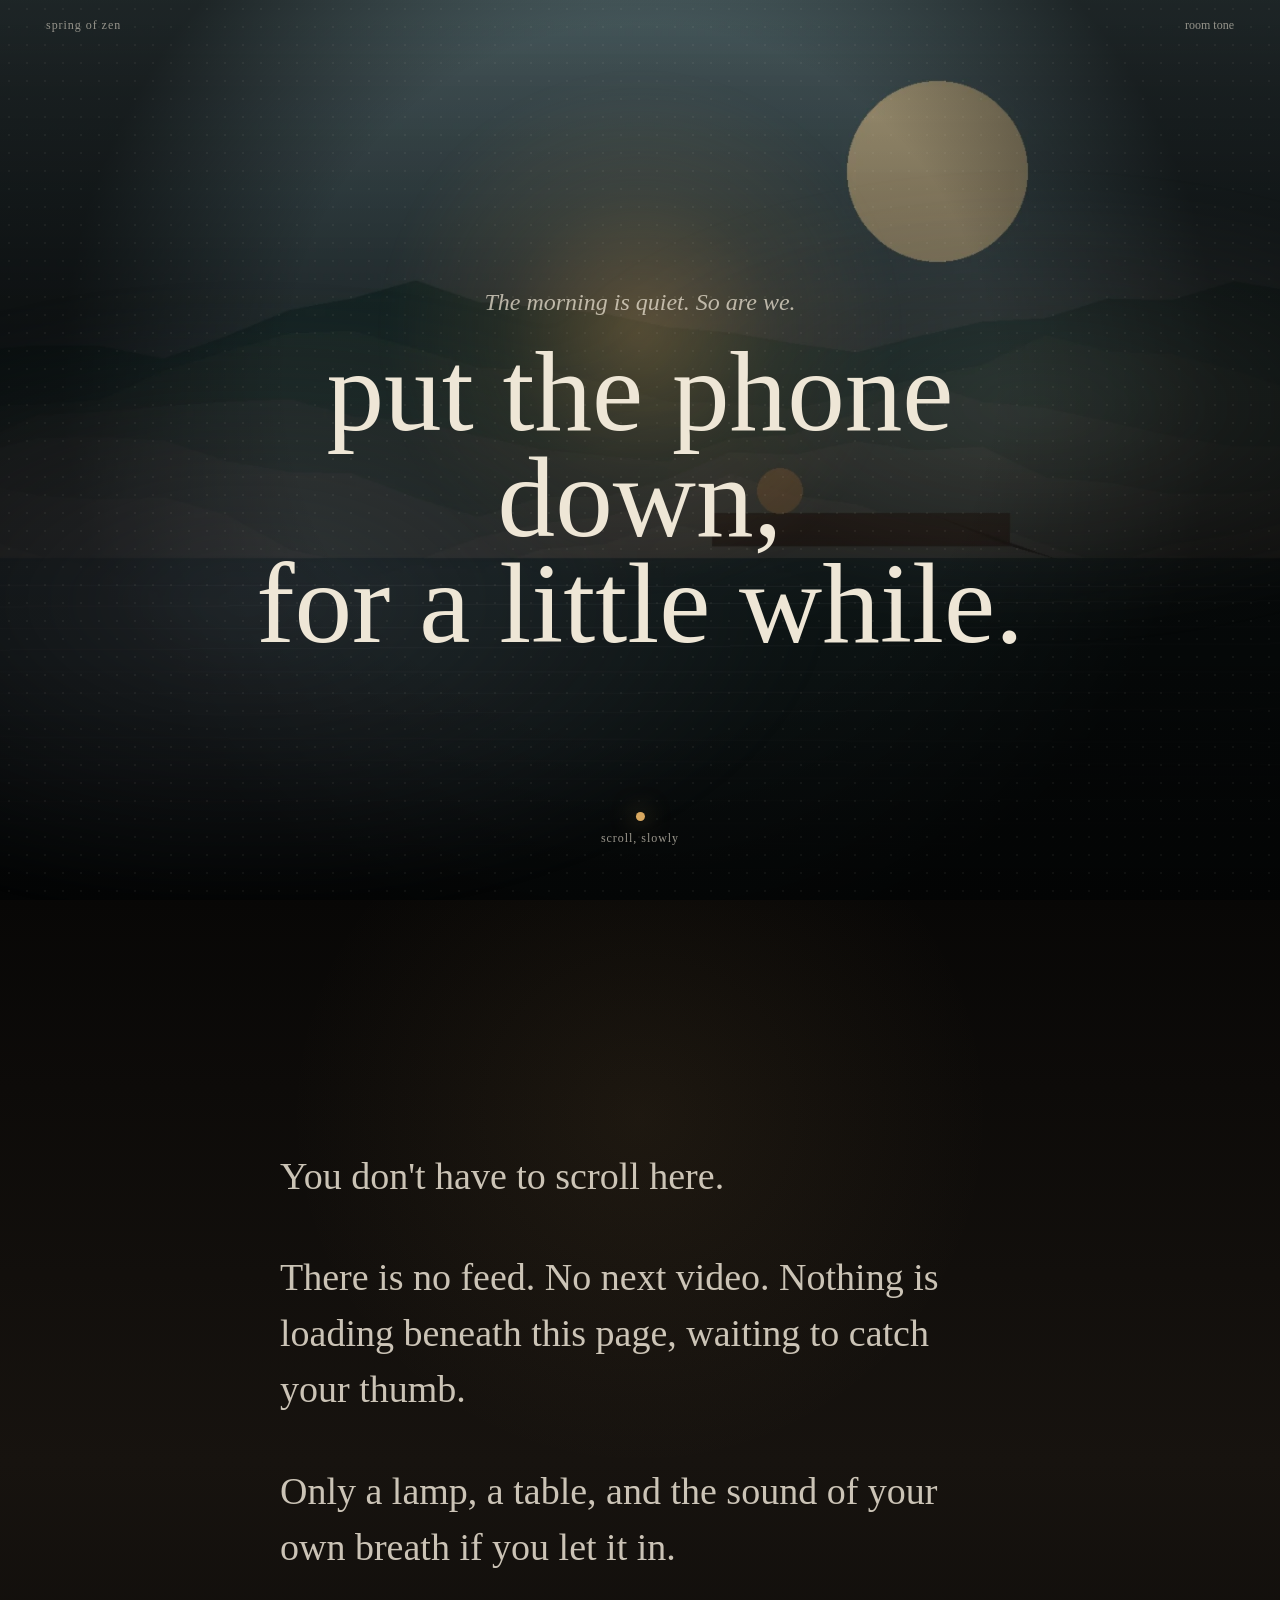
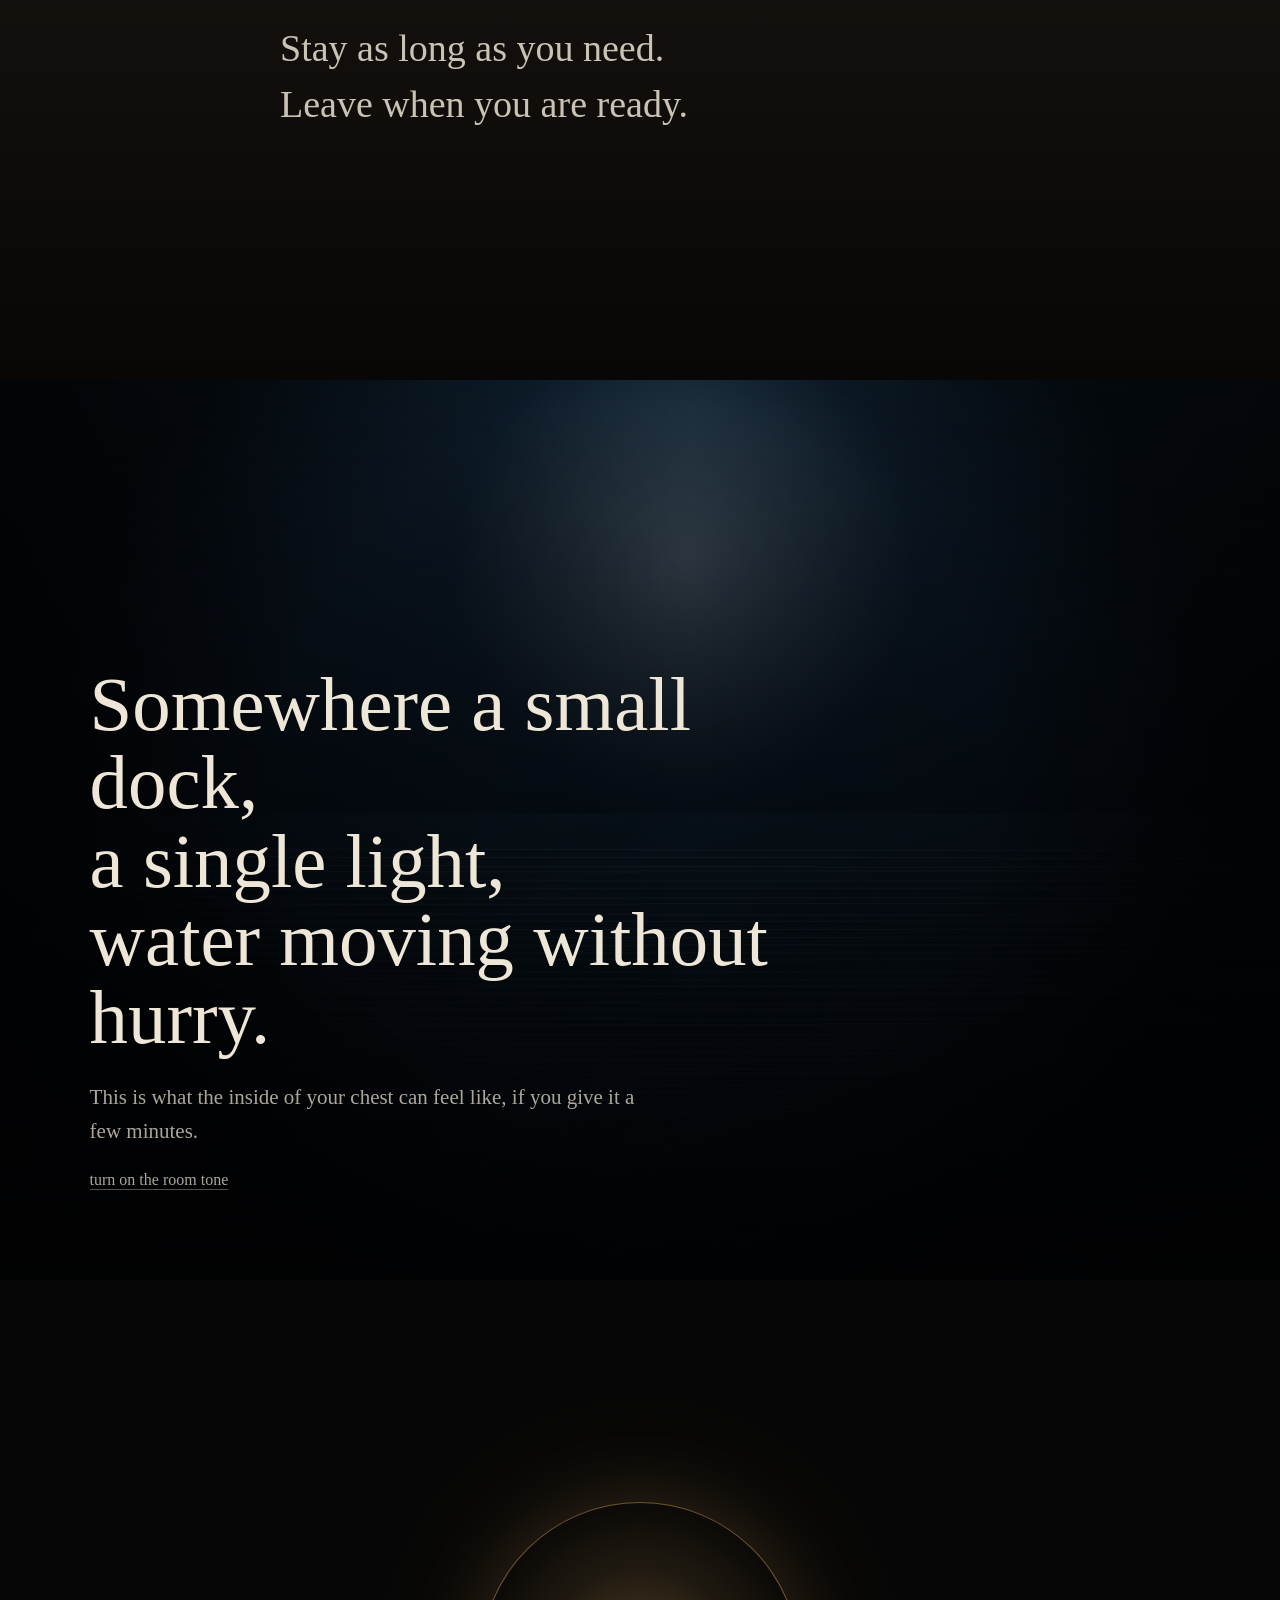
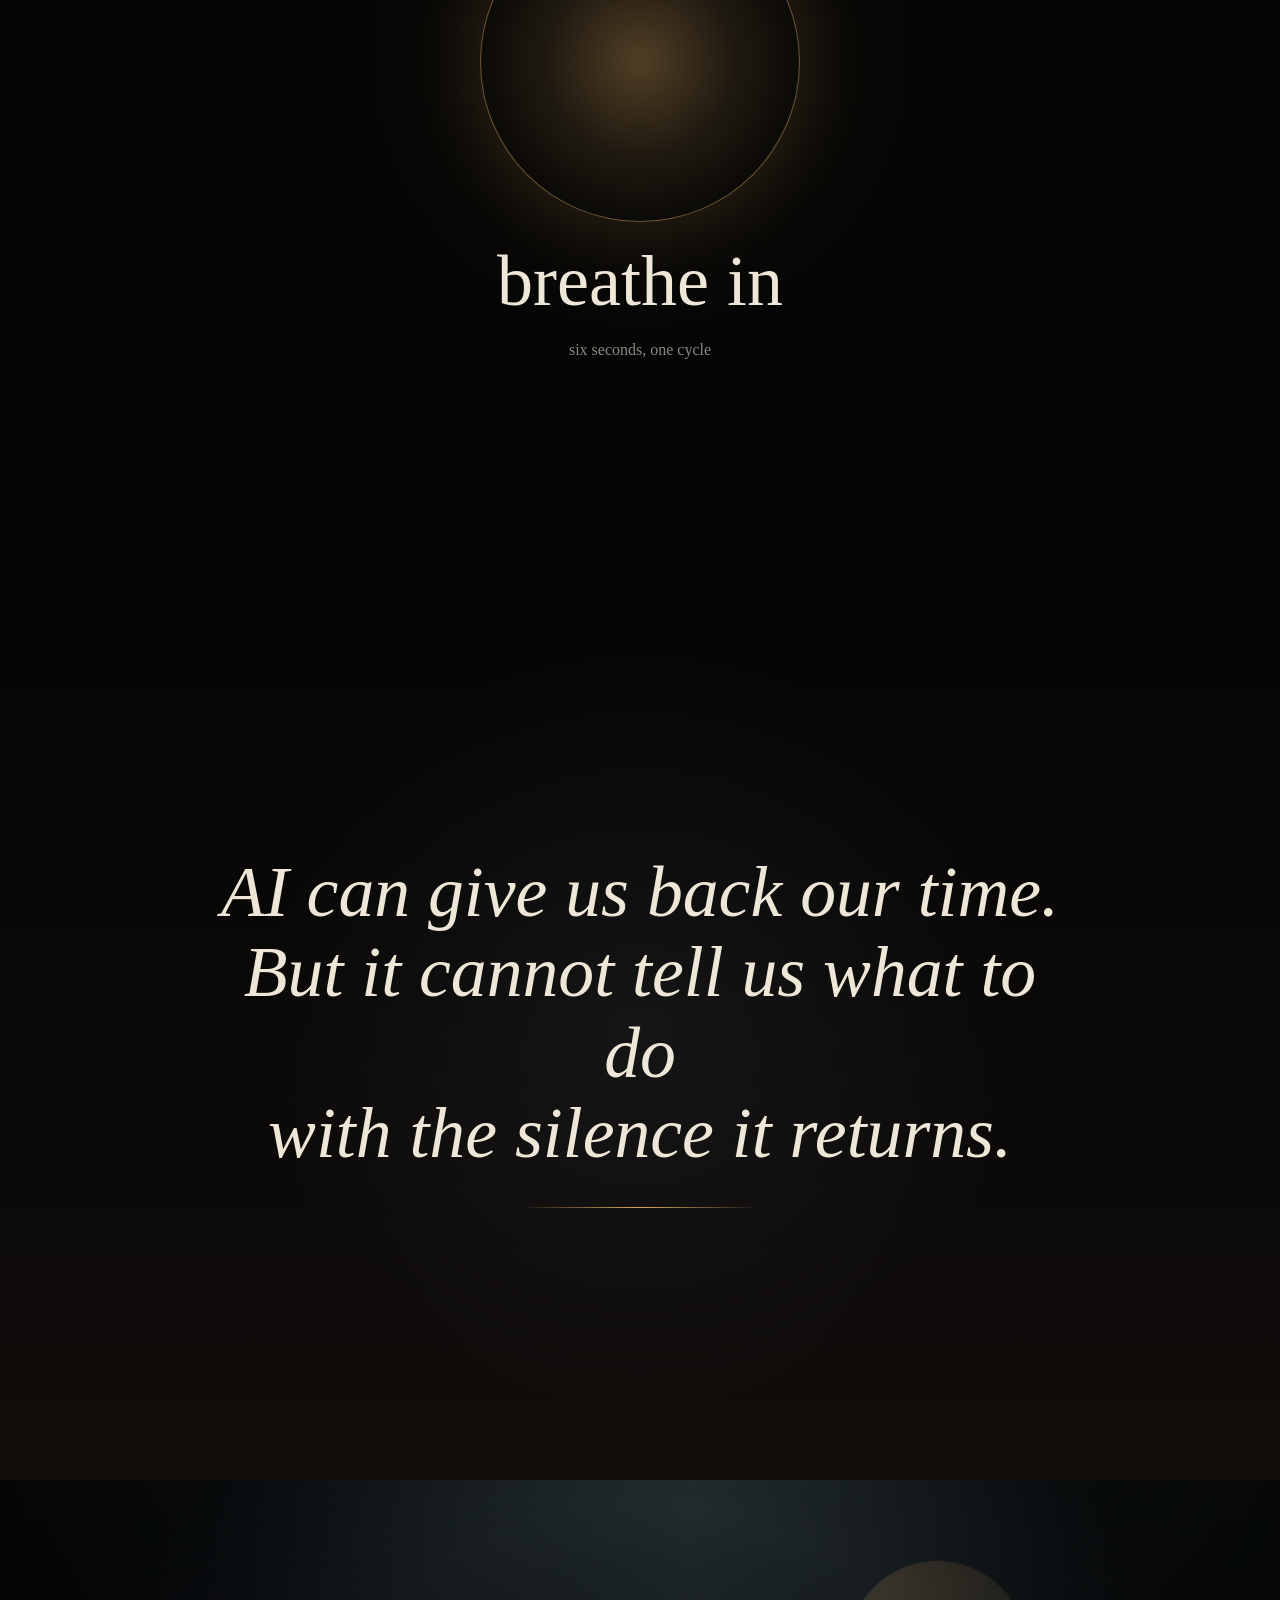
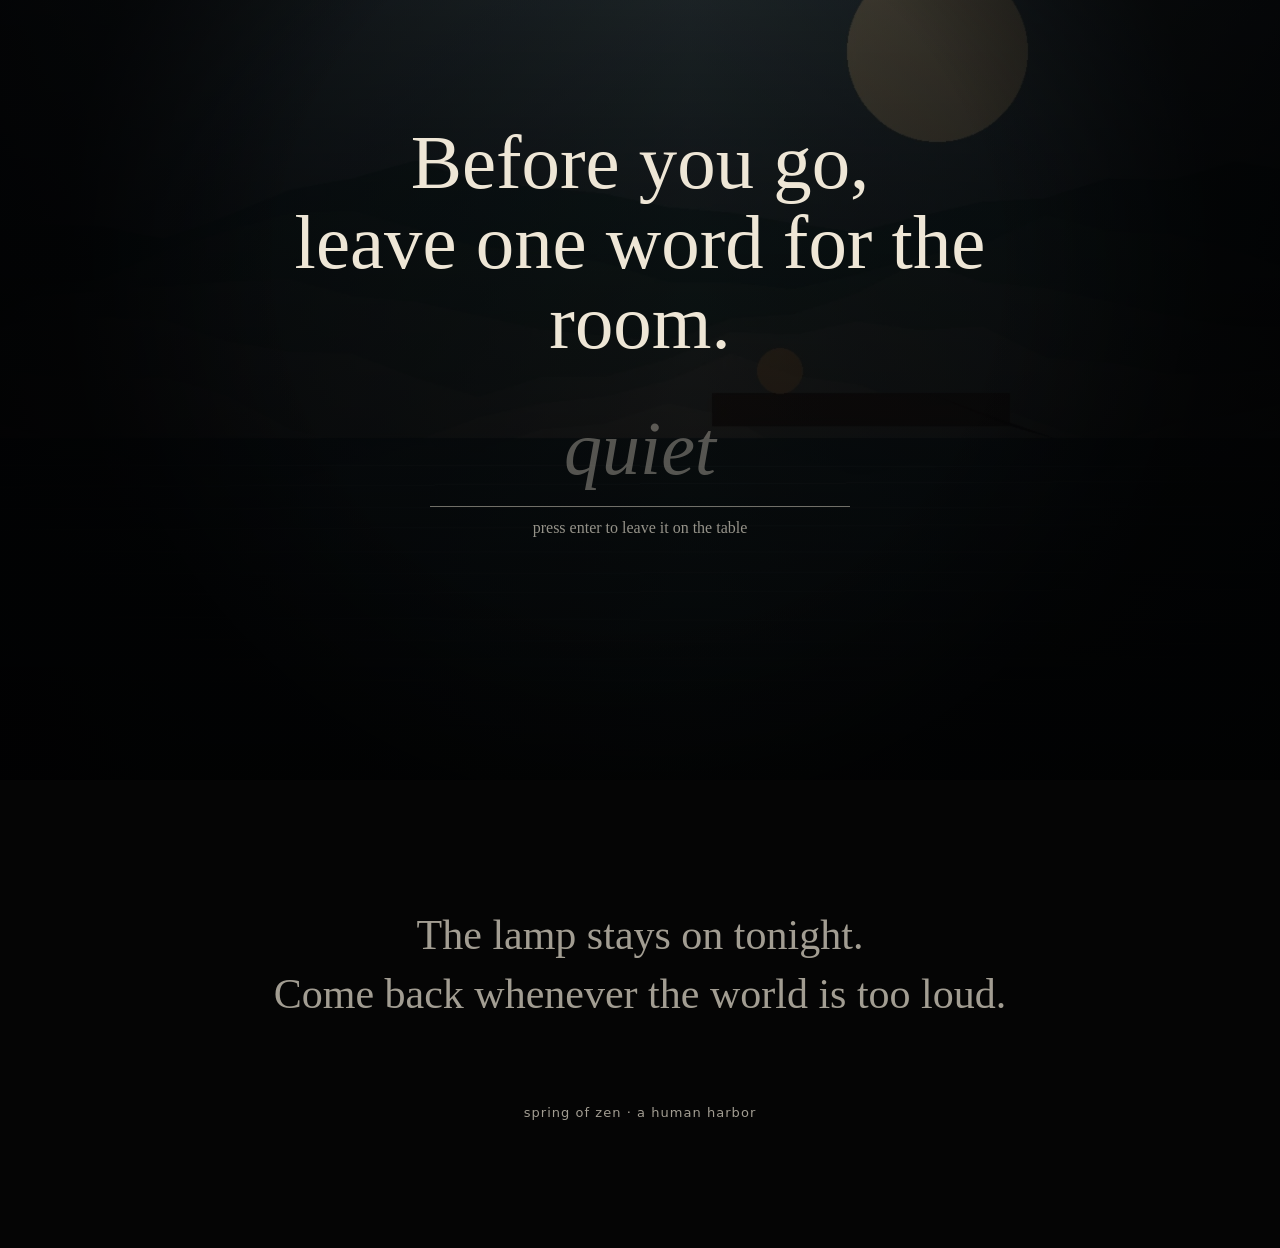
==== index.html @ bc19e817 "Upgrade Spring of Zen room pages" ====
<!doctype html>
<html lang="en">
<head>
  <title>Spring of Zen - The light is still on</title>
  <meta charset="utf-8">
  <meta name="viewport" content="width=device-width, initial-scale=1">
  <meta name="description" content="A quiet room for those tired of the scroll. Sit. Breathe. Stay as long as you need.">
  <meta property="og:title" content="Spring of Zen">
  <meta property="og:description" content="A quiet room for those tired of the scroll.">
  <meta property="og:type" content="website">
  <link rel="stylesheet" href="assets/css/v52-index.css">
</head>
<body>
  <header class="top-chrome" aria-label="Room controls">
    <a href="index.html" class="quiet-brand">spring of zen</a>
    <button id="roomToneToggle" class="tone-toggle" type="button" aria-pressed="false">room tone</button>
  </header>

  <main>
    <section class="arrival-room section-full" aria-labelledby="arrivalTitle">
      <div class="mist-layer" aria-hidden="true"></div>
      <div class="grain-layer" aria-hidden="true"></div>
      <div class="lamp-glow" aria-hidden="true"></div>
      <div class="arrival-copy">
        <p id="greeting" class="greeting">The light is still on.</p>
        <h1 id="arrivalTitle">put the phone down,<br>for a little while.</h1>
      </div>
      <a class="scroll-slowly" href="#letter" aria-label="Scroll slowly to the letter">
        <span aria-hidden="true"></span>
        scroll, slowly
      </a>
    </section>

    <section id="letter" class="letter-section" aria-labelledby="letterTitle">
      <h2 id="letterTitle" class="sr-only">The letter</h2>
      <div class="letter-column">
        <p data-reveal>You don't have to scroll here.</p>
        <p data-reveal>There is no feed. No next video. Nothing is loading beneath this page, waiting to catch your thumb.</p>
        <p data-reveal>Only a lamp, a table, and the sound of your own breath if you let it in.</p>
        <p data-reveal>Stay as long as you need.<br>Leave when you are ready.</p>
      </div>
    </section>

    <section class="night-dock section-full" aria-labelledby="dockTitle">
      <div class="dock-veil" aria-hidden="true"></div>
      <div class="dock-copy" data-reveal>
        <h2 id="dockTitle">Somewhere a small dock,<br>a single light,<br>water moving without hurry.</h2>
        <p>This is what the inside of your chest can feel like, if you give it a few minutes.</p>
        <button class="text-tone-link" type="button" data-tone-link>turn on the room tone</button>
      </div>
    </section>

    <section class="breathing-section section-full" aria-labelledby="breathingTitle">
      <div class="breathing-wrap" data-reveal>
        <div class="breathing-circle" aria-hidden="true"></div>
        <h2 id="breathingTitle" data-breathing-text>breathe in</h2>
        <p>six seconds, one cycle</p>
      </div>
    </section>

    <section class="thought-section section-full" aria-labelledby="thoughtTitle">
      <blockquote id="thoughtTitle" data-reveal>
        AI can give us back our time.<br>
        But it cannot tell us what to do<br>
        with the silence it returns.
      </blockquote>
      <span class="amber-line" aria-hidden="true"></span>
    </section>

    <section class="one-word-section section-full" aria-labelledby="wordTitle">
      <div class="word-veil" aria-hidden="true"></div>
      <div class="word-panel" data-one-word-panel data-reveal>
        <h2 id="wordTitle">Before you go,<br>leave one word for the room.</h2>
        <form id="oneWordForm" class="one-word-form">
          <label class="sr-only" for="oneWordInput">One word for the room</label>
          <input id="oneWordInput" name="word" maxlength="28" autocomplete="off" placeholder="quiet">
          <p>press enter to leave it on the table</p>
        </form>
      </div>
    </section>
  </main>

  <footer class="door-footer">
    <p>The lamp stays on tonight.<br>Come back whenever the world is too loud.</p>
    <p>spring of zen · a human harbor</p>
  </footer>

  <audio id="roomTone" loop preload="none" src="assets/audio/harbor-roomtone.mp3"></audio>
  <script src="assets/js/v52-index.js"></script>
</body>
</html>
---- assets/css/v52-index.css ----
* { box-sizing: border-box; }
:root {
  color-scheme: dark;
  --ink: #17130f;
  --charcoal: #25201a;
  --ivory: #eee6d6;
  --amber: #d8a860;
  --amber-soft: #c89a58;
  --mist: #9aa4b8;
  --paper: #eee1c4;
  --water: #17213a;
}
html {
  min-height: 100%;
  scroll-behavior: smooth;
}
body {
  min-height: 100%;
  margin: 0;
  overflow-x: hidden;
  background: #070707;
  color: var(--ivory);
  font-family: Inter, ui-sans-serif, system-ui, -apple-system, BlinkMacSystemFont, "Segoe UI", sans-serif;
  letter-spacing: 0;
}
body, button, input { font: inherit; }
button, input { color: inherit; }
a { color: inherit; }
.sr-only {
  position: absolute;
  width: 1px;
  height: 1px;
  padding: 0;
  margin: -1px;
  overflow: hidden;
  clip: rect(0, 0, 0, 0);
  white-space: nowrap;
  border: 0;
}
.top-chrome {
  position: fixed;
  inset: 0 0 auto;
  z-index: 20;
  display: flex;
  justify-content: space-between;
  align-items: center;
  gap: 18px;
  padding: 18px clamp(16px, 4vw, 46px);
  color: rgba(238, 230, 214, 0.58);
  font-size: 12px;
  letter-spacing: 0.08em;
  text-transform: lowercase;
  pointer-events: none;
}
.part-nav {
  display: flex;
  flex-wrap: wrap;
  justify-content: flex-end;
  gap: clamp(12px, 3vw, 26px);
}
.part-nav a {
  pointer-events: auto;
  color: inherit;
  text-decoration: none;
}
.quiet-brand,
.tone-toggle {
  pointer-events: auto;
}
.quiet-brand {
  text-decoration: none;
}
.tone-toggle,
.text-tone-link {
  border: 0;
  background: transparent;
  padding: 0;
  cursor: pointer;
}
.tone-toggle:hover,
.quiet-brand:hover,
.text-tone-link:hover {
  color: var(--ivory);
}
.section-full {
  position: relative;
  min-height: 100vh;
  min-height: 100svh;
  overflow: hidden;
}
.arrival-room {
  display: grid;
  place-items: center;
  background:
    linear-gradient(180deg, rgba(8, 7, 6, 0.1), rgba(8, 7, 6, 0.72)),
    url("../img/harbor-view.webp") center / cover no-repeat,
    radial-gradient(circle at 55% 32%, #4c4437, #070707 70%);
}
.arrival-room::after,
.night-dock::after,
.one-word-section::after {
  content: "";
  position: absolute;
  inset: 0;
  pointer-events: none;
  background:
    radial-gradient(circle at 50% 42%, transparent 0 22rem, rgba(0, 0, 0, 0.58) 70%),
    linear-gradient(180deg, rgba(0, 0, 0, 0.08), rgba(0, 0, 0, 0.56));
}
.arrival-copy {
  position: relative;
  z-index: 3;
  width: min(900px, calc(100% - 38px));
  padding-top: 5vh;
  text-align: center;
}
.greeting {
  margin: 0 0 22px;
  color: rgba(238, 230, 214, 0.72);
  font-family: Georgia, "Times New Roman", serif;
  font-size: clamp(17px, 2.1vw, 24px);
  font-style: italic;
}
h1, h2, blockquote, p {
  letter-spacing: 0;
}
h1 {
  margin: 0;
  font-family: Georgia, "Times New Roman", serif;
  font-size: clamp(48px, 9vw, 122px);
  font-weight: 400;
  line-height: 0.92;
}
.lamp-glow {
  position: absolute;
  inset: 8% auto auto 50%;
  width: min(42vw, 520px);
  aspect-ratio: 1;
  transform: translateX(-50%);
  border-radius: 50%;
  background: radial-gradient(circle, rgba(216, 168, 96, 0.46), rgba(216, 168, 96, 0.12) 38%, transparent 70%);
  filter: blur(10px);
  animation: lamp-breath 8s ease-in-out infinite;
}
.mist-layer {
  position: absolute;
  inset: -10% -20%;
  z-index: 1;
  background:
    radial-gradient(ellipse at 28% 64%, rgba(154, 164, 184, 0.16), transparent 32%),
    radial-gradient(ellipse at 72% 46%, rgba(238, 230, 214, 0.1), transparent 28%);
  filter: blur(18px);
  animation: mist-drift 22s ease-in-out infinite alternate;
}
.grain-layer,
.grain-layer::after {
  position: absolute;
  inset: 0;
  z-index: 2;
  pointer-events: none;
}
.grain-layer {
  opacity: 0.22;
  background-image:
    radial-gradient(circle, rgba(238, 230, 214, 0.24) 0 1px, transparent 1.4px);
  background-size: 18px 18px;
  animation: grain 900ms steps(2) infinite;
}
.scroll-slowly {
  position: absolute;
  z-index: 4;
  left: 50%;
  bottom: clamp(28px, 6vh, 58px);
  transform: translateX(-50%);
  display: grid;
  justify-items: center;
  gap: 10px;
  color: rgba(238, 230, 214, 0.64);
  font-size: 12px;
  text-decoration: none;
  letter-spacing: 0.08em;
}
.scroll-slowly span {
  width: 9px;
  height: 9px;
  border-radius: 50%;
  background: var(--amber);
  box-shadow: 0 0 24px rgba(216, 168, 96, 0.72);
  animation: lamp-breath 4s ease-in-out infinite;
}
.letter-section {
  display: grid;
  place-items: center;
  min-height: 120vh;
  padding: clamp(80px, 13vh, 160px) 20px;
  background:
    radial-gradient(circle at 50% 20%, rgba(216, 168, 96, 0.08), transparent 22rem),
    linear-gradient(180deg, #080706, var(--ink) 52%, #080706);
}
.letter-column {
  width: min(720px, 100%);
  display: grid;
  gap: clamp(28px, 5vh, 48px);
}
.letter-column p {
  margin: 0;
  color: rgba(238, 230, 214, 0.84);
  font-family: Georgia, "Times New Roman", serif;
  font-size: clamp(24px, 3vw, 38px);
  line-height: 1.48;
}
[data-reveal] {
  opacity: 0;
  transform: translateY(26px);
  transition: opacity 1100ms ease, transform 1100ms ease;
}
[data-reveal].is-revealed {
  opacity: 1;
  transform: translateY(0);
}
.night-dock {
  display: grid;
  align-items: end;
  background:
    linear-gradient(180deg, rgba(4, 7, 13, 0.12), rgba(4, 7, 13, 0.8)),
    url("../img/still-water.webp") center / cover no-repeat,
    var(--water);
}
.dock-veil,
.word-veil {
  position: absolute;
  inset: 0;
  background: linear-gradient(90deg, rgba(3, 5, 9, 0.86), rgba(3, 5, 9, 0.34) 54%, rgba(3, 5, 9, 0.76));
}
.dock-copy {
  position: relative;
  z-index: 2;
  width: min(760px, calc(100% - 38px));
  margin: 0 0 clamp(54px, 10vh, 110px) clamp(19px, 7vw, 92px);
}
.dock-copy h2 {
  margin: 0 0 22px;
  font-family: Georgia, "Times New Roman", serif;
  font-size: clamp(38px, 6vw, 82px);
  font-weight: 400;
  line-height: 1.02;
}
.dock-copy p {
  max-width: 560px;
  margin: 0 0 22px;
  color: rgba(238, 230, 214, 0.72);
  font-size: clamp(17px, 2vw, 21px);
  line-height: 1.65;
}
.text-tone-link {
  display: inline;
  color: rgba(238, 230, 214, 0.72);
  border-bottom: 1px solid rgba(238, 230, 214, 0.34);
}
.text-tone-link[hidden] {
  display: none;
}
.breathing-section {
  display: grid;
  place-items: center;
  background:
    radial-gradient(circle at 50% 42%, rgba(216, 168, 96, 0.08), transparent 18rem),
    #050505;
  text-align: center;
}
.breathing-wrap {
  display: grid;
  justify-items: center;
  gap: 18px;
}
.breathing-circle {
  width: clamp(170px, 32vw, 320px);
  aspect-ratio: 1;
  border-radius: 50%;
  border: 1px solid rgba(216, 168, 96, 0.48);
  background: radial-gradient(circle, rgba(216, 168, 96, 0.3), rgba(216, 168, 96, 0.08) 42%, transparent 70%);
  box-shadow: 0 0 80px rgba(216, 168, 96, 0.18);
  animation: breathe-cycle 6s ease-in-out infinite;
}
.breathing-wrap h2 {
  margin: 0;
  font-family: Georgia, "Times New Roman", serif;
  font-size: clamp(34px, 6vw, 72px);
  font-weight: 400;
}
.breathing-wrap p {
  margin: 0;
  color: rgba(238, 230, 214, 0.58);
}
.thought-section {
  display: grid;
  place-items: center;
  align-content: center;
  gap: 34px;
  padding: 70px 20px;
  background:
    radial-gradient(circle at 50% 50%, rgba(154, 164, 184, 0.08), transparent 24rem),
    linear-gradient(180deg, #050505, #100d0b);
  text-align: center;
}
.thought-section blockquote {
  max-width: 880px;
  margin: 0;
  font-family: Georgia, "Times New Roman", serif;
  font-size: clamp(32px, 5.6vw, 82px);
  font-style: italic;
  font-weight: 400;
  line-height: 1.12;
}
.amber-line {
  width: min(240px, 40vw);
  height: 1px;
  background: linear-gradient(90deg, transparent, var(--amber), transparent);
}
.one-word-section {
  display: grid;
  place-items: center;
  background:
    linear-gradient(180deg, rgba(5, 5, 5, 0.35), rgba(5, 5, 5, 0.78)),
    url("../img/harbor-view.webp") center / cover no-repeat,
    #11110e;
}
.word-panel {
  position: relative;
  z-index: 2;
  width: min(760px, calc(100% - 38px));
  text-align: center;
}
.word-panel h2 {
  margin: 0 0 32px;
  font-family: Georgia, "Times New Roman", serif;
  font-size: clamp(36px, 6vw, 84px);
  font-weight: 400;
  line-height: 1.04;
}
.one-word-form {
  display: grid;
  justify-items: center;
  gap: 12px;
}
.one-word-form input {
  width: min(420px, 100%);
  border: 0;
  border-bottom: 1px solid rgba(238, 230, 214, 0.46);
  border-radius: 0;
  background: transparent;
  color: var(--ivory);
  padding: 10px 0 14px;
  text-align: center;
  font-family: Georgia, "Times New Roman", serif;
  font-size: clamp(34px, 7vw, 76px);
  font-style: italic;
  outline: none;
}
.one-word-form input::placeholder {
  color: rgba(238, 230, 214, 0.34);
}
.one-word-form p,
.word-thanks p {
  margin: 0;
  color: rgba(238, 230, 214, 0.62);
}
.word-thanks blockquote {
  margin: 0 0 18px;
  font-family: Georgia, "Times New Roman", serif;
  font-size: clamp(46px, 8vw, 96px);
  font-style: italic;
}
.door-footer {
  display: grid;
  gap: 44px;
  min-height: 52vh;
  padding: clamp(70px, 12vh, 132px) 20px;
  place-items: center;
  background: #050505;
  color: rgba(238, 230, 214, 0.68);
  text-align: center;
}
.door-footer p {
  margin: 0;
  font-family: Georgia, "Times New Roman", serif;
  font-size: clamp(22px, 3.4vw, 42px);
  line-height: 1.42;
}
.door-footer p:last-child {
  font-family: Inter, ui-sans-serif, system-ui, sans-serif;
  font-size: 13px;
  letter-spacing: 0.08em;
}
.part-room {
  position: relative;
  min-height: 100vh;
  min-height: 100svh;
  overflow: hidden;
}
.part-page .arrival-room,
.part-page .night-dock,
.part-page .one-word-section {
  min-height: 100vh;
  min-height: 100svh;
}
.part-page .arrival-copy,
.part-page .dock-copy,
.part-page .word-panel,
.window-copy {
  z-index: 3;
}
.part-line {
  margin: 28px auto 0;
  max-width: 540px;
  color: rgba(238, 230, 214, 0.68);
  font-size: clamp(17px, 2vw, 22px);
}
.part-kicker {
  margin: 0 0 18px;
  color: rgba(216, 168, 96, 0.78);
  font-size: 12px;
  font-weight: 700;
  letter-spacing: 0.16em;
  text-transform: uppercase;
}
.part-page .dock-copy h1,
.part-page .word-panel h1,
.window-copy h1 {
  margin: 0 0 24px;
  font-family: Georgia, "Times New Roman", serif;
  font-size: clamp(38px, 6.8vw, 92px);
  font-weight: 400;
  line-height: 1.02;
}
.window-quiet {
  position: relative;
  display: grid;
  grid-template-columns: minmax(240px, 0.72fr) minmax(0, 1fr);
  gap: clamp(28px, 7vw, 92px);
  align-items: center;
  width: min(1120px, calc(100% - 38px));
  margin: 0 auto;
  padding: clamp(92px, 13vh, 150px) 0 clamp(48px, 8vh, 90px);
}
.window-image {
  min-height: min(620px, 70svh);
  background:
    linear-gradient(180deg, rgba(5, 5, 5, 0.08), rgba(5, 5, 5, 0.38)),
    url("../img/harbor-view.webp") center / cover no-repeat,
    #11110e;
  border: 1px solid rgba(238, 230, 214, 0.13);
  box-shadow: 0 32px 90px rgba(0, 0, 0, 0.42);
}
.window-copy p:not(.part-kicker) {
  max-width: 540px;
  color: rgba(238, 230, 214, 0.68);
  font-size: clamp(17px, 2vw, 22px);
  line-height: 1.65;
}
@keyframes lamp-breath {
  0%, 100% { opacity: 0.62; transform: translateX(-50%) scale(0.95); }
  50% { opacity: 1; transform: translateX(-50%) scale(1.08); }
}
@keyframes mist-drift {
  0% { transform: translate3d(-2%, 0, 0); }
  100% { transform: translate3d(3%, -2%, 0); }
}
@keyframes grain {
  0% { transform: translate3d(0, 0, 0); }
  100% { transform: translate3d(9px, -9px, 0); }
}
@keyframes breathe-cycle {
  0%, 100% { transform: scale(0.78); opacity: 0.56; }
  50% { transform: scale(1); opacity: 1; }
}
@media (max-width: 640px) {
  .top-chrome {
    padding: 14px 16px;
  }
  .arrival-copy {
    padding-top: 0;
  }
  .dock-copy {
    margin-left: 20px;
  }
  .part-nav {
    max-width: 210px;
  }
  .window-quiet {
    grid-template-columns: 1fr;
  }
  .window-image {
    min-height: 44svh;
  }
}
@media (prefers-reduced-motion: reduce) {
  * {
    animation-duration: 0.001ms !important;
    animation-iteration-count: 1 !important;
    scroll-behavior: auto !important;
    transition-duration: 0.001ms !important;
  }
}
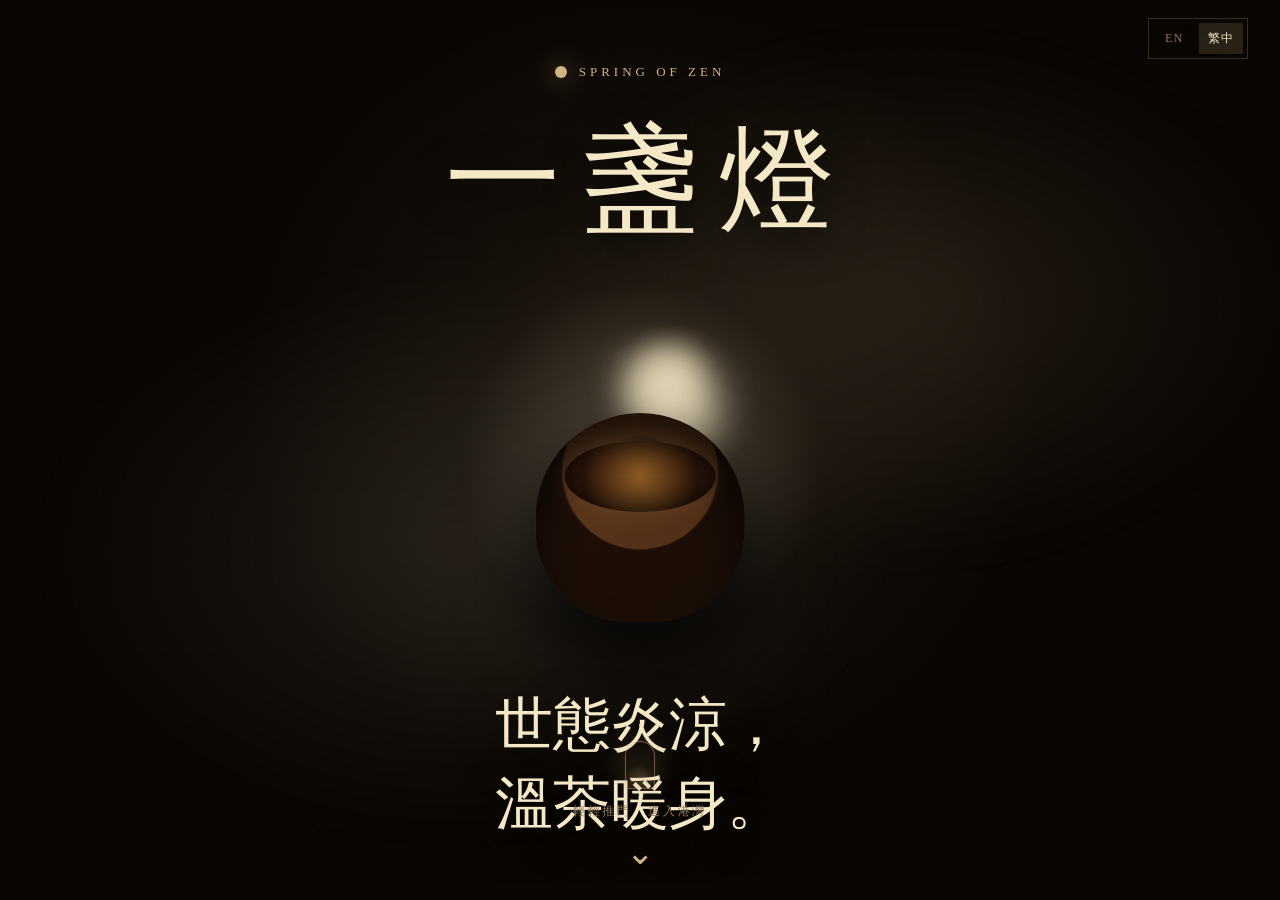
==== commit fa859b32: "Add bilingual Spring of Zen interface" ====
--- a/index.html
+++ b/index.html
@@ -1,91 +1,744 @@
 <!doctype html>
-<html lang="en">
+<html lang="zh-Hant">
 <head>
-  <title>Spring of Zen - The light is still on</title>
   <meta charset="utf-8">
   <meta name="viewport" content="width=device-width, initial-scale=1">
-  <meta name="description" content="A quiet room for those tired of the scroll. Sit. Breathe. Stay as long as you need.">
+  <title>Spring of Zen</title>
+  <meta name="description" content="一盞燈，一杯溫茶，一個可以慢下來的港灣。">
   <meta property="og:title" content="Spring of Zen">
-  <meta property="og:description" content="A quiet room for those tired of the scroll.">
+  <meta property="og:description" content="一盞燈，一杯溫茶，一個可以慢下來的港灣。">
   <meta property="og:type" content="website">
-  <link rel="stylesheet" href="assets/css/v52-index.css">
+  <style>
+    * { box-sizing: border-box; }
+    :root {
+      color-scheme: dark;
+      --bg: #0a0603;
+      --ink: #f5e8c7;
+      --muted: #8c7a5f;
+      --gold: #d4b483;
+      --line: #3a2f1f;
+      --panel: #1f1a14;
+      --warm: #e8d5b8;
+    }
+    html, body { min-height: 100%; }
+    body {
+      margin: 0;
+      background:
+        radial-gradient(circle at 50% 44%, rgba(212, 180, 131, 0.1), transparent 25rem),
+        #0a0603;
+      color: var(--warm);
+      font-family: "Noto Serif SC", "Songti SC", "STSong", "Playfair Display", Georgia, serif;
+      overflow: hidden;
+      letter-spacing: 0;
+    }
+    button, input { font: inherit; color: inherit; }
+    a { color: inherit; }
+    .hidden { display: none !important; }
+    .lang-switch {
+      position: fixed;
+      top: 18px;
+      right: clamp(16px, 3vw, 32px);
+      z-index: 90;
+      display: inline-flex;
+      gap: 4px;
+      padding: 4px;
+      border: 1px solid rgba(212, 180, 131, 0.22);
+      background: rgba(10, 6, 3, 0.56);
+      backdrop-filter: blur(12px);
+    }
+    .lang-switch button {
+      min-width: 42px;
+      border: 0;
+      background: transparent;
+      color: var(--muted);
+      padding: 7px 9px;
+      cursor: pointer;
+      font-size: 12px;
+      letter-spacing: 0.08em;
+    }
+    .lang-switch button.active {
+      color: var(--ink);
+      background: rgba(212, 180, 131, 0.16);
+    }
+    .min-screen {
+      min-height: 100vh;
+      min-height: 100svh;
+    }
+    .home-art {
+      position: relative;
+      z-index: 1;
+      display: flex;
+      flex-direction: column;
+      align-items: center;
+      justify-content: center;
+      padding: clamp(22px, 4vh, 34px) 18px clamp(18px, 3vh, 28px);
+      text-align: center;
+      overflow: hidden;
+    }
+    .home-art::before {
+      content: "";
+      position: absolute;
+      inset: -20%;
+      background:
+        radial-gradient(ellipse at 40% 58%, rgba(245, 232, 199, 0.09), transparent 28%),
+        radial-gradient(ellipse at 65% 38%, rgba(212, 180, 131, 0.12), transparent 24%);
+      filter: blur(24px);
+      animation: mistDrift 26s ease-in-out infinite alternate;
+      pointer-events: none;
+    }
+    .home-art::after {
+      content: "";
+      position: absolute;
+      inset: 0;
+      background-image: radial-gradient(circle, rgba(245, 232, 199, 0.12) 0 1px, transparent 1.4px);
+      background-size: 22px 22px;
+      opacity: 0.12;
+      pointer-events: none;
+    }
+    .home-head {
+      position: relative;
+      z-index: 2;
+      margin-bottom: clamp(18px, 4vh, 34px);
+    }
+    .seal {
+      display: inline-flex;
+      align-items: center;
+      gap: 12px;
+      margin-bottom: 22px;
+      color: var(--gold);
+      font-size: 13px;
+      letter-spacing: 4px;
+    }
+    .seal span:first-child {
+      width: 12px;
+      height: 12px;
+      border-radius: 50%;
+      background: var(--gold);
+      box-shadow: 0 0 26px rgba(212, 180, 131, 0.74);
+      animation: dotPulse 2.6s ease-in-out infinite;
+    }
+    h1, h2, p { letter-spacing: 0; }
+    .home-title {
+      margin: 0;
+      color: var(--ink);
+      font-size: clamp(58px, 10vw, 116px);
+      font-weight: 300;
+      letter-spacing: 0.18em;
+      text-indent: 0.18em;
+      text-shadow: 0 12px 42px rgba(0, 0, 0, 0.88);
+    }
+    .tea-container {
+      position: relative;
+      z-index: 2;
+      width: min(360px, 74vw, 42vh);
+      height: min(360px, 74vw, 42vh);
+      margin: 0 auto;
+    }
+    .glow-orb {
+      position: absolute;
+      top: 48%;
+      left: 50%;
+      width: 110%;
+      height: 110%;
+      border-radius: 50%;
+      background: radial-gradient(circle, rgba(245, 232, 199, 0.18) 10%, transparent 65%);
+      transform: translate(-50%, -50%);
+      z-index: 0;
+      animation: softPulse 22s infinite ease-in-out;
+    }
+    .tea-cup {
+      position: absolute;
+      bottom: 30px;
+      left: 50%;
+      transform: translateX(-50%);
+      width: 58%;
+      height: 58%;
+      border-radius: 50% 50% 44% 44%;
+      background:
+        radial-gradient(circle at 50% 28%, rgba(245, 232, 199, 0.45), transparent 0 19%, rgba(99, 57, 28, 0.78) 20% 42%, rgba(28, 14, 7, 0.95) 43%),
+        linear-gradient(140deg, #6d4b2b, #1b0f08 58%, #050302);
+      box-shadow:
+        0 40px 80px rgba(0, 0, 0, 0.9),
+        inset 0 30px 40px rgba(0, 0, 0, 0.7);
+      z-index: 2;
+      transition: transform 0.6s ease;
+    }
+    .tea-cup::before {
+      content: "";
+      position: absolute;
+      inset: 13% 14% auto;
+      height: 34%;
+      border-radius: 50%;
+      background: radial-gradient(circle, #8b5a25, #2b1509 68%);
+      box-shadow: inset 0 0 26px rgba(0, 0, 0, 0.8), 0 0 28px rgba(212, 180, 131, 0.12);
+    }
+    .tea-cup:hover { transform: translateX(-50%) scale(1.03); }
+    .steam {
+      position: absolute;
+      top: 14%;
+      left: 50%;
+      width: 43%;
+      height: 62%;
+      transform: translateX(-50%);
+      z-index: 1;
+      pointer-events: none;
+    }
+    .steam-particle {
+      position: absolute;
+      background: linear-gradient(transparent, rgba(245, 232, 199, 0.65));
+      border-radius: 50%;
+      filter: blur(18px);
+      animation: steamRise linear infinite;
+    }
+    .welcome-wrap {
+      position: relative;
+      z-index: 2;
+      margin-top: clamp(16px, 4vh, 34px);
+      max-width: 560px;
+      padding: 0 20px;
+    }
+    .lamp-text {
+      margin: 0;
+      color: var(--ink);
+      font-size: clamp(32px, 5vw, 58px);
+      line-height: 1.35;
+      text-shadow: 0 10px 40px rgba(0, 0, 0, 0.85);
+    }
+    .enter-gate {
+      position: fixed;
+      left: 50%;
+      bottom: clamp(18px, 3vh, 30px);
+      transform: translateX(-50%);
+      z-index: 2;
+      display: flex;
+      flex-direction: column;
+      align-items: center;
+      gap: 12px;
+      margin-top: 0;
+      border: 0;
+      background: transparent;
+      color: var(--muted);
+      cursor: pointer;
+    }
+    .enter-gate::before {
+      content: "";
+      width: 28px;
+      height: 46px;
+      margin-bottom: 2px;
+      border: 1px solid rgba(212, 180, 131, 0.46);
+      border-radius: 999px 999px 7px 7px;
+      background:
+        radial-gradient(circle at 50% 78%, rgba(212, 180, 131, 0.22), transparent 36%),
+        linear-gradient(180deg, rgba(212, 180, 131, 0.04), rgba(212, 180, 131, 0.14));
+      box-shadow: 0 0 28px rgba(212, 180, 131, 0.22);
+      transition: border-color 500ms ease, box-shadow 500ms ease;
+    }
+    .enter-gate:hover::before {
+      border-color: var(--gold);
+      box-shadow: 0 0 36px rgba(212, 180, 131, 0.38);
+    }
+    .enter-gate span {
+      font-size: 12px;
+      letter-spacing: 0.22em;
+      transition: color 500ms ease;
+    }
+    .enter-gate i {
+      color: var(--gold);
+      font-style: normal;
+      font-size: 34px;
+      animation: bounceSoft 1.7s ease-in-out infinite;
+    }
+    .enter-gate:hover {
+      transform: translateX(-50%);
+    }
+    .enter-gate:hover span { color: var(--gold); }
+    .main-content {
+      min-height: 100vh;
+      min-height: 100svh;
+      padding-top: 84px;
+      overflow: hidden;
+    }
+    .place-nav {
+      position: fixed;
+      inset: 0 0 auto;
+      z-index: 50;
+      background: rgba(0, 0, 0, 0.9);
+      border-bottom: 1px solid var(--line);
+      backdrop-filter: blur(14px);
+    }
+    .nav-inner {
+      width: min(1024px, 100%);
+      margin: 0 auto;
+      padding: 18px clamp(18px, 4vw, 34px);
+      display: flex;
+      align-items: center;
+      justify-content: space-between;
+      gap: 18px;
+    }
+    .nav-brand,
+    .nav-link {
+      border: 0;
+      background: transparent;
+      cursor: pointer;
+      text-decoration: none;
+    }
+    .nav-brand {
+      display: inline-flex;
+      align-items: center;
+      gap: 12px;
+      color: var(--warm);
+      font-size: 20px;
+      letter-spacing: 0.18em;
+      transition: color 300ms ease;
+    }
+    .nav-brand:hover { color: var(--gold); }
+    .nav-brand i,
+    .nav-link i {
+      color: var(--gold);
+      font-style: normal;
+    }
+    .nav-links {
+      display: flex;
+      align-items: center;
+      gap: clamp(12px, 3vw, 30px);
+      font-size: 14px;
+    }
+    .nav-link {
+      display: inline-flex;
+      align-items: center;
+      gap: 8px;
+      color: var(--muted);
+      transition: color 300ms ease;
+    }
+    .nav-link:hover,
+    .nav-link.active {
+      color: var(--gold);
+    }
+    .section {
+      display: none;
+      min-height: calc(100svh - 84px);
+      align-items: center;
+      justify-content: center;
+      padding: clamp(42px, 8vh, 86px) 20px;
+      text-align: center;
+    }
+    .section.active {
+      display: flex;
+    }
+    .section-inner {
+      width: min(820px, 100%);
+      margin: 0 auto;
+    }
+    .pill {
+      display: inline-flex;
+      align-items: center;
+      justify-content: center;
+      padding: 9px 22px;
+      border-radius: 999px;
+      background: var(--panel);
+      color: var(--gold);
+      font-size: 12px;
+      letter-spacing: 0.2em;
+      text-transform: uppercase;
+    }
+    .place-copy {
+      margin-top: clamp(34px, 7vh, 62px);
+      color: var(--ink);
+      font-size: clamp(32px, 5vw, 58px);
+      line-height: 1.35;
+      text-shadow: 0 10px 40px rgba(0, 0, 0, 0.85);
+    }
+    .small-copy {
+      max-width: 640px;
+      margin: 22px auto 0;
+      color: rgba(232, 213, 184, 0.72);
+      font-size: clamp(17px, 2vw, 22px);
+      line-height: 1.75;
+    }
+    .listen-button,
+    .table-form button {
+      margin-top: 28px;
+      border: 1px solid rgba(212, 180, 131, 0.35);
+      background: rgba(31, 26, 20, 0.72);
+      color: var(--gold);
+      padding: 11px 18px;
+      cursor: pointer;
+      transition: border-color 250ms ease, color 250ms ease;
+    }
+    .listen-button:hover,
+    .table-form button:hover {
+      border-color: var(--gold);
+      color: var(--ink);
+    }
+    .table-form {
+      display: grid;
+      justify-items: center;
+      gap: 12px;
+      margin-top: 28px;
+    }
+    .table-form input {
+      width: min(420px, 100%);
+      border: 0;
+      border-bottom: 1px solid rgba(212, 180, 131, 0.44);
+      background: transparent;
+      color: var(--ink);
+      padding: 10px 0 14px;
+      outline: none;
+      text-align: center;
+      font-size: clamp(34px, 6vw, 66px);
+      font-style: italic;
+    }
+    .table-form input::placeholder { color: rgba(245, 232, 199, 0.32); }
+    .window-frame {
+      width: min(420px, 75vw);
+      aspect-ratio: 4 / 5;
+      margin: 32px auto 0;
+      background:
+        linear-gradient(180deg, rgba(10, 6, 3, 0.06), rgba(10, 6, 3, 0.46)),
+        url("assets/img/harbor-view.webp") center / cover no-repeat;
+      border: 1px solid rgba(212, 180, 131, 0.22);
+      box-shadow: 0 32px 80px rgba(0, 0, 0, 0.5);
+    }
+    @keyframes steamRise {
+      0% { transform: translateY(0) scale(0.5); opacity: 0.7; }
+      100% { transform: translateY(-320px) scale(1.4); opacity: 0; }
+    }
+    @keyframes softPulse {
+      0%, 100% { opacity: 0.55; transform: translate(-50%, -50%) scale(0.95); }
+      50% { opacity: 0.9; transform: translate(-50%, -54%) scale(1.12); }
+    }
+    @keyframes dotPulse {
+      0%, 100% { opacity: 0.55; transform: scale(0.92); }
+      50% { opacity: 1; transform: scale(1.12); }
+    }
+    @keyframes mistDrift {
+      0% { transform: translate3d(-2%, 0, 0); }
+      100% { transform: translate3d(3%, -2%, 0); }
+    }
+    @keyframes bounceSoft {
+      0%, 100% { transform: translateY(0); }
+      50% { transform: translateY(8px); }
+    }
+    @media (max-width: 720px) {
+      .home-title { letter-spacing: 0.1em; text-indent: 0.1em; }
+      .nav-inner {
+        align-items: flex-start;
+      }
+      .nav-brand {
+        font-size: 15px;
+      }
+      .nav-links {
+        flex-wrap: wrap;
+        justify-content: flex-end;
+        max-width: 240px;
+        gap: 12px 16px;
+      }
+      .main-content {
+        padding-top: 102px;
+      }
+      .section {
+        min-height: calc(100svh - 102px);
+      }
+    }
+    @media (prefers-reduced-motion: reduce) {
+      * {
+        animation-duration: 0.001ms !important;
+        animation-iteration-count: 1 !important;
+        transition-duration: 0.001ms !important;
+      }
+    }
+  </style>
 </head>
-<body>
-  <header class="top-chrome" aria-label="Room controls">
-    <a href="index.html" class="quiet-brand">spring of zen</a>
-    <button id="roomToneToggle" class="tone-toggle" type="button" aria-pressed="false">room tone</button>
-  </header>
-
-  <main>
-    <section class="arrival-room section-full" aria-labelledby="arrivalTitle">
-      <div class="mist-layer" aria-hidden="true"></div>
-      <div class="grain-layer" aria-hidden="true"></div>
-      <div class="lamp-glow" aria-hidden="true"></div>
-      <div class="arrival-copy">
-        <p id="greeting" class="greeting">The light is still on.</p>
-        <h1 id="arrivalTitle">put the phone down,<br>for a little while.</h1>
+<body class="min-screen">
+  <div class="lang-switch" aria-label="Language">
+    <button type="button" data-lang-button="en">EN</button>
+    <button type="button" data-lang-button="zh">繁中</button>
+  </div>
+
+  <div id="home-art" class="home-art min-screen">
+    <div class="home-head">
+      <div class="seal">
+        <span aria-hidden="true"></span>
+        <span>SPRING OF ZEN</span>
       </div>
-      <a class="scroll-slowly" href="#letter" aria-label="Scroll slowly to the letter">
-        <span aria-hidden="true"></span>
-        scroll, slowly
-      </a>
-    </section>
-
-    <section id="letter" class="letter-section" aria-labelledby="letterTitle">
-      <h2 id="letterTitle" class="sr-only">The letter</h2>
-      <div class="letter-column">
-        <p data-reveal>You don't have to scroll here.</p>
-        <p data-reveal>There is no feed. No next video. Nothing is loading beneath this page, waiting to catch your thumb.</p>
-        <p data-reveal>Only a lamp, a table, and the sound of your own breath if you let it in.</p>
-        <p data-reveal>Stay as long as you need.<br>Leave when you are ready.</p>
+      <h1 class="home-title" data-i18n="homeTitle">一盞燈</h1>
+    </div>
+
+    <div class="tea-container" aria-hidden="true">
+      <div class="glow-orb"></div>
+      <div class="steam" id="steam-container"></div>
+      <div class="tea-cup"></div>
+    </div>
+
+    <div class="welcome-wrap">
+      <p id="welcome-text" class="lamp-text">世態炎涼，<br>溫茶暖身。</p>
+    </div>
+
+    <button type="button" class="enter-gate" onclick="enterHarbor()">
+      <span data-i18n="enterGate">輕輕推門 · 進入港灣</span>
+      <i aria-hidden="true">⌄</i>
+    </button>
+  </div>
+
+  <div id="main-content" class="main-content hidden">
+    <nav class="place-nav" aria-label="Spring of Zen places">
+      <div class="nav-inner">
+        <button type="button" onclick="backToArt()" class="nav-brand">
+          <i aria-hidden="true">✦</i>
+          <span>SPRING OF ZEN</span>
+        </button>
+        <div class="nav-links">
+          <button type="button" onclick="switchSection(0)" class="nav-link active" id="nav-0"><i aria-hidden="true">✦</i><span data-i18n="navLamp">燈</span></button>
+          <button type="button" onclick="switchSection(1)" class="nav-link" id="nav-1"><i aria-hidden="true">≈</i><span data-i18n="navHarbor">港灣</span></button>
+          <button type="button" onclick="switchSection(2)" class="nav-link" id="nav-2"><i aria-hidden="true">▭</i><span data-i18n="navTable">桌子</span></button>
+          <button type="button" onclick="switchSection(3)" class="nav-link" id="nav-3"><i aria-hidden="true">□</i><span data-i18n="navWindow">窗</span></button>
+        </div>
+      </div>
+    </nav>
+
+    <section id="section-0" class="section active" aria-labelledby="lamp-title">
+      <div class="section-inner">
+        <span class="pill">THE LAMP</span>
+        <p id="lamp-title" class="place-copy" data-i18n-html="lampText">世態炎涼，<br>溫茶暖身。</p>
+        <p class="small-copy" data-i18n="lampSmall">一盞燈，一直為你亮著。</p>
       </div>
     </section>
 
-    <section class="night-dock section-full" aria-labelledby="dockTitle">
-      <div class="dock-veil" aria-hidden="true"></div>
-      <div class="dock-copy" data-reveal>
-        <h2 id="dockTitle">Somewhere a small dock,<br>a single light,<br>water moving without hurry.</h2>
-        <p>This is what the inside of your chest can feel like, if you give it a few minutes.</p>
-        <button class="text-tone-link" type="button" data-tone-link>turn on the room tone</button>
+    <section id="section-1" class="section" aria-labelledby="harbor-title">
+      <div class="section-inner">
+        <span class="pill">THE HARBOR</span>
+        <p id="harbor-title" class="place-copy" data-i18n-html="harborText">水聲很慢，<br>你也可以慢一點。</p>
+        <p class="small-copy" data-i18n="harborSmall">某處有一座小碼頭，一盞燈，水不著急地流動。</p>
+        <button type="button" class="listen-button" id="listen-button" onclick="toggleRoomTone()" data-i18n="listenIdle">聽一會兒</button>
       </div>
     </section>
 
-    <section class="breathing-section section-full" aria-labelledby="breathingTitle">
-      <div class="breathing-wrap" data-reveal>
-        <div class="breathing-circle" aria-hidden="true"></div>
-        <h2 id="breathingTitle" data-breathing-text>breathe in</h2>
-        <p>six seconds, one cycle</p>
+    <section id="section-2" class="section" aria-labelledby="table-title">
+      <div class="section-inner">
+        <span class="pill">THE TABLE</span>
+        <p id="table-title" class="place-copy" data-i18n-html="tableText">留一個字，<br>放在桌上。</p>
+        <form class="table-form" id="table-form">
+          <label class="hidden" for="table-word" data-i18n="tableLabel">留一個字</label>
+          <input id="table-word" maxlength="28" placeholder="靜" data-i18n-placeholder="tablePlaceholder">
+          <p class="small-copy" data-i18n="tableHelp">按下 Enter，房間會記得。</p>
+        </form>
+        <p class="small-copy hidden" id="table-thanks"></p>
       </div>
     </section>
 
-    <section class="thought-section section-full" aria-labelledby="thoughtTitle">
-      <blockquote id="thoughtTitle" data-reveal>
-        AI can give us back our time.<br>
-        But it cannot tell us what to do<br>
-        with the silence it returns.
-      </blockquote>
-      <span class="amber-line" aria-hidden="true"></span>
-    </section>
-
-    <section class="one-word-section section-full" aria-labelledby="wordTitle">
-      <div class="word-veil" aria-hidden="true"></div>
-      <div class="word-panel" data-one-word-panel data-reveal>
-        <h2 id="wordTitle">Before you go,<br>leave one word for the room.</h2>
-        <form id="oneWordForm" class="one-word-form">
-          <label class="sr-only" for="oneWordInput">One word for the room</label>
-          <input id="oneWordInput" name="word" maxlength="28" autocomplete="off" placeholder="quiet">
-          <p>press enter to leave it on the table</p>
-        </form>
+    <section id="section-3" class="section" aria-labelledby="window-title">
+      <div class="section-inner">
+        <span class="pill">THE WINDOW</span>
+        <p id="window-title" class="place-copy" data-i18n-html="windowText">還有很多美，<br>只是被我們忘了看見。</p>
+        <div class="window-frame" aria-hidden="true"></div>
+        <p class="small-copy" data-i18n="windowSmall">雨後的安靜街道。倒影不屬於任何人。</p>
       </div>
     </section>
-  </main>
-
-  <footer class="door-footer">
-    <p>The lamp stays on tonight.<br>Come back whenever the world is too loud.</p>
-    <p>spring of zen · a human harbor</p>
-  </footer>
-
-  <audio id="roomTone" loop preload="none" src="assets/audio/harbor-roomtone.mp3"></audio>
-  <script src="assets/js/v52-index.js"></script>
+  </div>
+
+  <audio id="room-tone" src="assets/audio/harbor-roomtone.mp3" preload="none" loop></audio>
+
+  <script>
+    const i18n = {
+      zh: {
+        htmlLang: "zh-Hant",
+        description: "一盞燈，一杯溫茶，一個可以慢下來的港灣。",
+        homeTitle: "一盞燈",
+        welcomes: [
+          "世態炎涼，<br>溫茶暖身。",
+          "一盞燈，一直為你亮著。",
+          "在這裡，時間可以慢一點。"
+        ],
+        enterGate: "輕輕推門 · 進入港灣",
+        navLamp: "燈",
+        navHarbor: "港灣",
+        navTable: "桌子",
+        navWindow: "窗",
+        lampText: "世態炎涼，<br>溫茶暖身。",
+        lampSmall: "一盞燈，一直為你亮著。",
+        harborText: "水聲很慢，<br>你也可以慢一點。",
+        harborSmall: "某處有一座小碼頭，一盞燈，水不著急地流動。",
+        listenIdle: "聽一會兒",
+        listenActive: "正在聽",
+        listenRetry: "再試一次",
+        tableText: "留一個字，<br>放在桌上。",
+        tableLabel: "留一個字",
+        tablePlaceholder: "靜",
+        tableHelp: "按下 Enter，房間會記得。",
+        tableThanks: (word) => `"${word}" 已放在桌上。房間暖了一點。`,
+        windowText: "還有很多美，<br>只是被我們忘了看見。",
+        windowSmall: "雨後的安靜街道。倒影不屬於任何人。"
+      },
+      en: {
+        htmlLang: "en",
+        description: "A lamp, a cup of warm tea, and a harbor where time can slow down.",
+        homeTitle: "A Lamp",
+        welcomes: [
+          "The world is cold,<br>the tea is warm.",
+          "One lamp is still lit for you.",
+          "Here, time can slow down."
+        ],
+        enterGate: "Open the door · Enter the harbor",
+        navLamp: "Lamp",
+        navHarbor: "Harbor",
+        navTable: "Table",
+        navWindow: "Window",
+        lampText: "The world is cold,<br>the tea is warm.",
+        lampSmall: "One lamp is still lit for you.",
+        harborText: "The water is slow,<br>and you can be slow too.",
+        harborSmall: "Somewhere a small dock, a single light, water moving without hurry.",
+        listenIdle: "Listen awhile",
+        listenActive: "Listening",
+        listenRetry: "Try again",
+        tableText: "Leave one word,<br>and place it on the table.",
+        tableLabel: "Leave one word",
+        tablePlaceholder: "quiet",
+        tableHelp: "Press Enter. The room will remember.",
+        tableThanks: (word) => `"${word}" is on the table. The room is a little warmer.`,
+        windowText: "There is still so much beauty,<br>we only forgot to notice.",
+        windowSmall: "A quiet street after rain. No one owns the reflection."
+      }
+    };
+    let currentLang = localStorage.getItem("spring_of_zen_lang") || "zh";
+    let welcomeIndex = 0;
+    let activeSection = 0;
+    let fadeTimer = null;
+
+    function createSteam() {
+      const container = document.getElementById("steam-container");
+      container.innerHTML = "";
+      for (let i = 0; i < 22; i += 1) {
+        const particle = document.createElement("div");
+        const size = 22 + Math.random() * 48;
+        particle.className = "steam-particle";
+        particle.style.width = `${size}px`;
+        particle.style.height = `${size * 1.6}px`;
+        particle.style.left = `${35 + Math.random() * 30}%`;
+        particle.style.animationDuration = `${5.5 + Math.random() * 8}s`;
+        particle.style.animationDelay = `-${Math.random() * 12}s`;
+        particle.style.opacity = 0.35 + Math.random() * 0.45;
+        container.appendChild(particle);
+      }
+    }
+
+    function enterHarbor() {
+      document.getElementById("home-art").classList.add("hidden");
+      document.getElementById("main-content").classList.remove("hidden");
+      document.body.style.overflow = "hidden";
+      switchSection(Math.floor(Math.random() * 4));
+    }
+
+    function backToArt() {
+      document.getElementById("main-content").classList.add("hidden");
+      document.getElementById("home-art").classList.remove("hidden");
+      document.body.style.overflow = "hidden";
+    }
+
+    function switchSection(n) {
+      activeSection = n;
+      document.querySelectorAll(".section").forEach((section) => {
+        section.classList.remove("active");
+      });
+      const target = document.getElementById(`section-${n}`);
+      if (target) target.classList.add("active");
+
+      document.querySelectorAll(".nav-link").forEach((link) => {
+        link.classList.remove("active");
+      });
+      const nav = document.getElementById(`nav-${n}`);
+      if (nav) nav.classList.add("active");
+    }
+
+    function fadeAudio(audio, target) {
+      clearInterval(fadeTimer);
+      const step = target > audio.volume ? 0.025 : -0.04;
+      fadeTimer = setInterval(() => {
+        const next = Math.max(0, Math.min(target, audio.volume + step));
+        audio.volume = next;
+        if (next === target || next === 0) {
+          clearInterval(fadeTimer);
+          if (next === 0) audio.pause();
+        }
+      }, 80);
+    }
+
+    async function toggleRoomTone() {
+      const audio = document.getElementById("room-tone");
+      const button = document.getElementById("listen-button");
+      const text = i18n[currentLang];
+      if (!audio || !button) return;
+      if (audio.paused) {
+        try {
+          audio.volume = 0;
+          await audio.play();
+          button.textContent = text.listenActive;
+          fadeAudio(audio, 0.3);
+        } catch {
+          button.textContent = text.listenRetry;
+        }
+      } else {
+        button.textContent = text.listenIdle;
+        fadeAudio(audio, 0);
+      }
+    }
+
+    function setupTable() {
+      const form = document.getElementById("table-form");
+      const input = document.getElementById("table-word");
+      const thanks = document.getElementById("table-thanks");
+      form.addEventListener("submit", (event) => {
+        event.preventDefault();
+        const word = input.value.trim();
+        if (!word) return;
+        localStorage.setItem("spring_of_zen_table_word", word);
+        form.classList.add("hidden");
+        thanks.classList.remove("hidden");
+        thanks.textContent = i18n[currentLang].tableThanks(word);
+      });
+    }
+
+    function applyLanguage(lang) {
+      currentLang = lang;
+      const text = i18n[currentLang];
+      localStorage.setItem("spring_of_zen_lang", currentLang);
+      document.documentElement.lang = text.htmlLang;
+      document.querySelector('meta[name="description"]').setAttribute("content", text.description);
+      document.querySelector('meta[property="og:description"]').setAttribute("content", text.description);
+      document.querySelectorAll("[data-i18n]").forEach((node) => {
+        node.textContent = text[node.dataset.i18n];
+      });
+      document.querySelectorAll("[data-i18n-html]").forEach((node) => {
+        node.innerHTML = text[node.dataset.i18nHtml];
+      });
+      document.querySelectorAll("[data-i18n-placeholder]").forEach((node) => {
+        node.setAttribute("placeholder", text[node.dataset.i18nPlaceholder]);
+      });
+      const audio = document.getElementById("room-tone");
+      const listenButton = document.getElementById("listen-button");
+      if (listenButton && audio && audio.paused) listenButton.textContent = text.listenIdle;
+      if (listenButton && audio && !audio.paused) listenButton.textContent = text.listenActive;
+      document.getElementById("welcome-text").innerHTML = text.welcomes[welcomeIndex % text.welcomes.length];
+      document.querySelectorAll("[data-lang-button]").forEach((button) => {
+        button.classList.toggle("active", button.dataset.langButton === currentLang);
+      });
+    }
+
+    function setupLanguageSwitch() {
+      document.querySelectorAll("[data-lang-button]").forEach((button) => {
+        button.addEventListener("click", () => applyLanguage(button.dataset.langButton));
+      });
+      applyLanguage(currentLang);
+    }
+
+    window.addEventListener("load", () => {
+      setupLanguageSwitch();
+      createSteam();
+      setupTable();
+      setInterval(() => {
+        welcomeIndex = (welcomeIndex + 1) % i18n[currentLang].welcomes.length;
+        document.getElementById("welcome-text").innerHTML = i18n[currentLang].welcomes[welcomeIndex];
+      }, 11000);
+    });
+  </script>
 </body>
 </html>
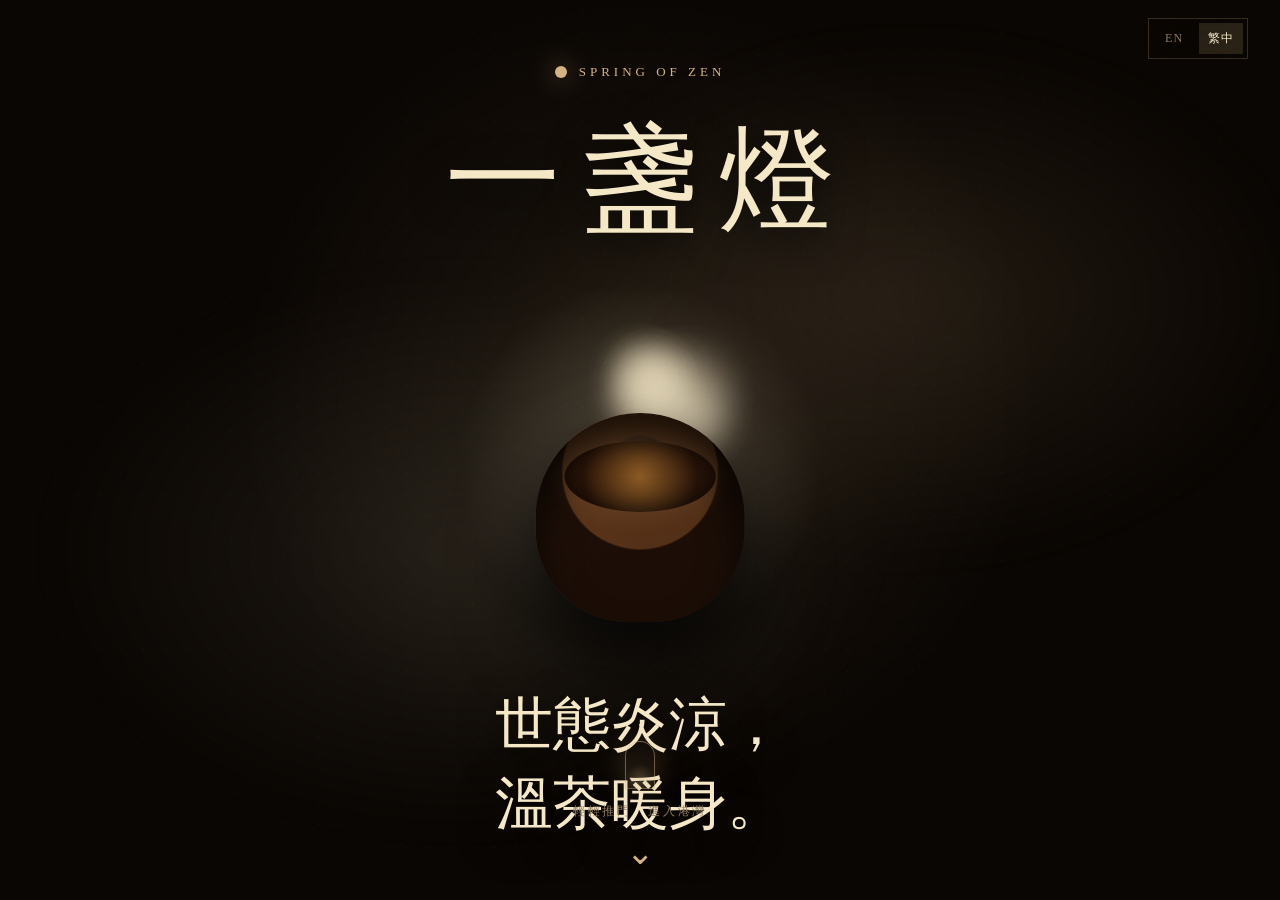
==== commit c297e781: "Link index nav to place pages" ====
--- a/index.html
+++ b/index.html
@@ -488,10 +488,10 @@
           <span>SPRING OF ZEN</span>
         </button>
         <div class="nav-links">
-          <button type="button" onclick="switchSection(0)" class="nav-link active" id="nav-0"><i aria-hidden="true">✦</i><span data-i18n="navLamp">燈</span></button>
-          <button type="button" onclick="switchSection(1)" class="nav-link" id="nav-1"><i aria-hidden="true">≈</i><span data-i18n="navHarbor">港灣</span></button>
-          <button type="button" onclick="switchSection(2)" class="nav-link" id="nav-2"><i aria-hidden="true">▭</i><span data-i18n="navTable">桌子</span></button>
-          <button type="button" onclick="switchSection(3)" class="nav-link" id="nav-3"><i aria-hidden="true">□</i><span data-i18n="navWindow">窗</span></button>
+          <a href="lamp.html" class="nav-link active" id="nav-0"><i aria-hidden="true">✦</i><span data-i18n="navLamp">燈</span></a>
+          <a href="harbor.html" class="nav-link" id="nav-1"><i aria-hidden="true">≈</i><span data-i18n="navHarbor">港灣</span></a>
+          <a href="table.html" class="nav-link" id="nav-2"><i aria-hidden="true">▭</i><span data-i18n="navTable">桌子</span></a>
+          <a href="window.html" class="nav-link" id="nav-3"><i aria-hidden="true">□</i><span data-i18n="navWindow">窗</span></a>
         </div>
       </div>
     </nav>
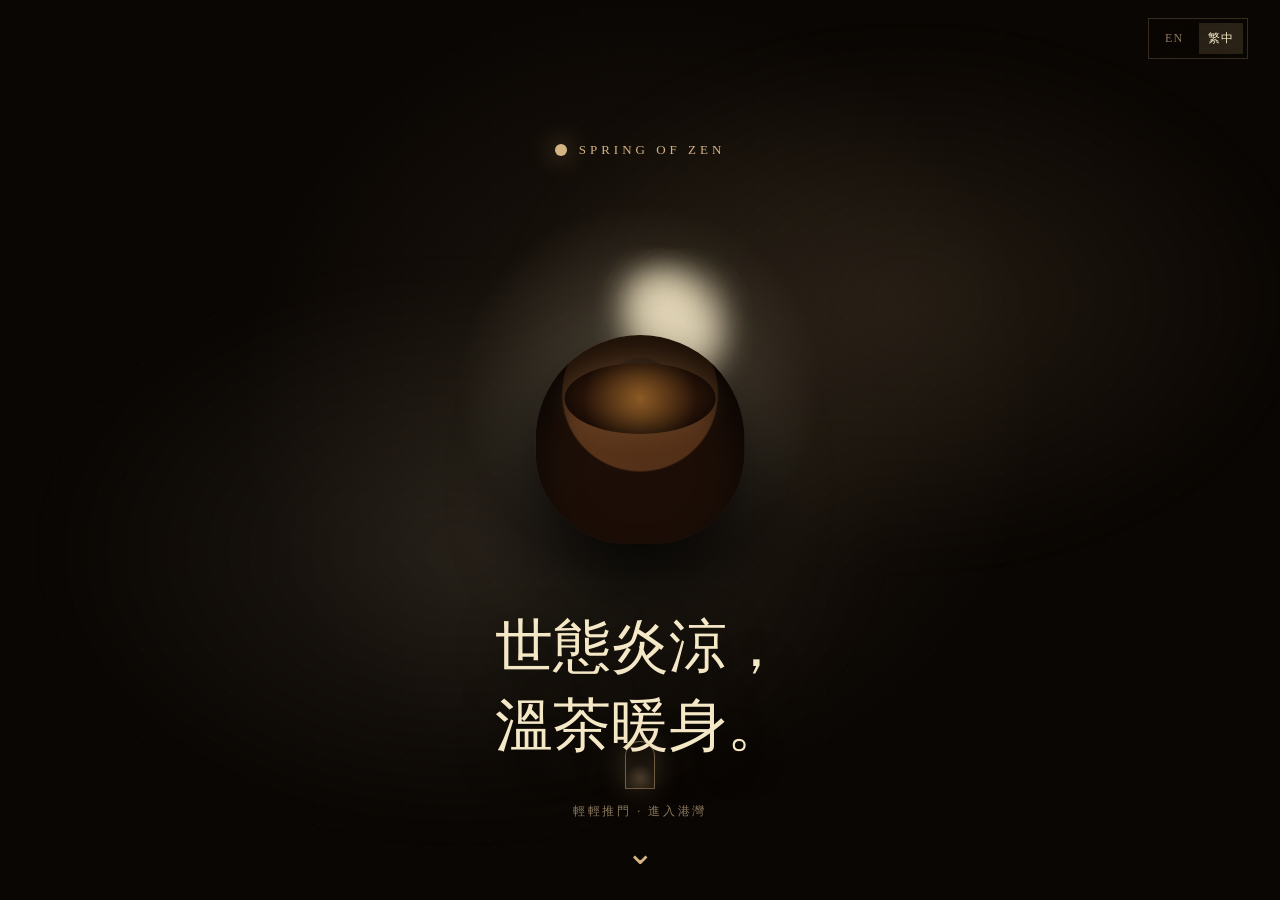
==== commit 15ac9ba9: "Remove index hero lamp title" ====
--- a/index.html
+++ b/index.html
@@ -461,7 +461,6 @@
         <span aria-hidden="true"></span>
         <span>SPRING OF ZEN</span>
       </div>
-      <h1 class="home-title" data-i18n="homeTitle">一盞燈</h1>
     </div>
 
     <div class="tea-container" aria-hidden="true">
@@ -543,7 +542,6 @@
       zh: {
         htmlLang: "zh-Hant",
         description: "一盞燈，一杯溫茶，一個可以慢下來的港灣。",
-        homeTitle: "一盞燈",
         welcomes: [
           "世態炎涼，<br>溫茶暖身。",
           "一盞燈，一直為你亮著。",
@@ -572,7 +570,6 @@
       en: {
         htmlLang: "en",
         description: "A lamp, a cup of warm tea, and a harbor where time can slow down.",
-        homeTitle: "A Lamp",
         welcomes: [
           "The world is cold,<br>the tea is warm.",
           "One lamp is still lit for you.",
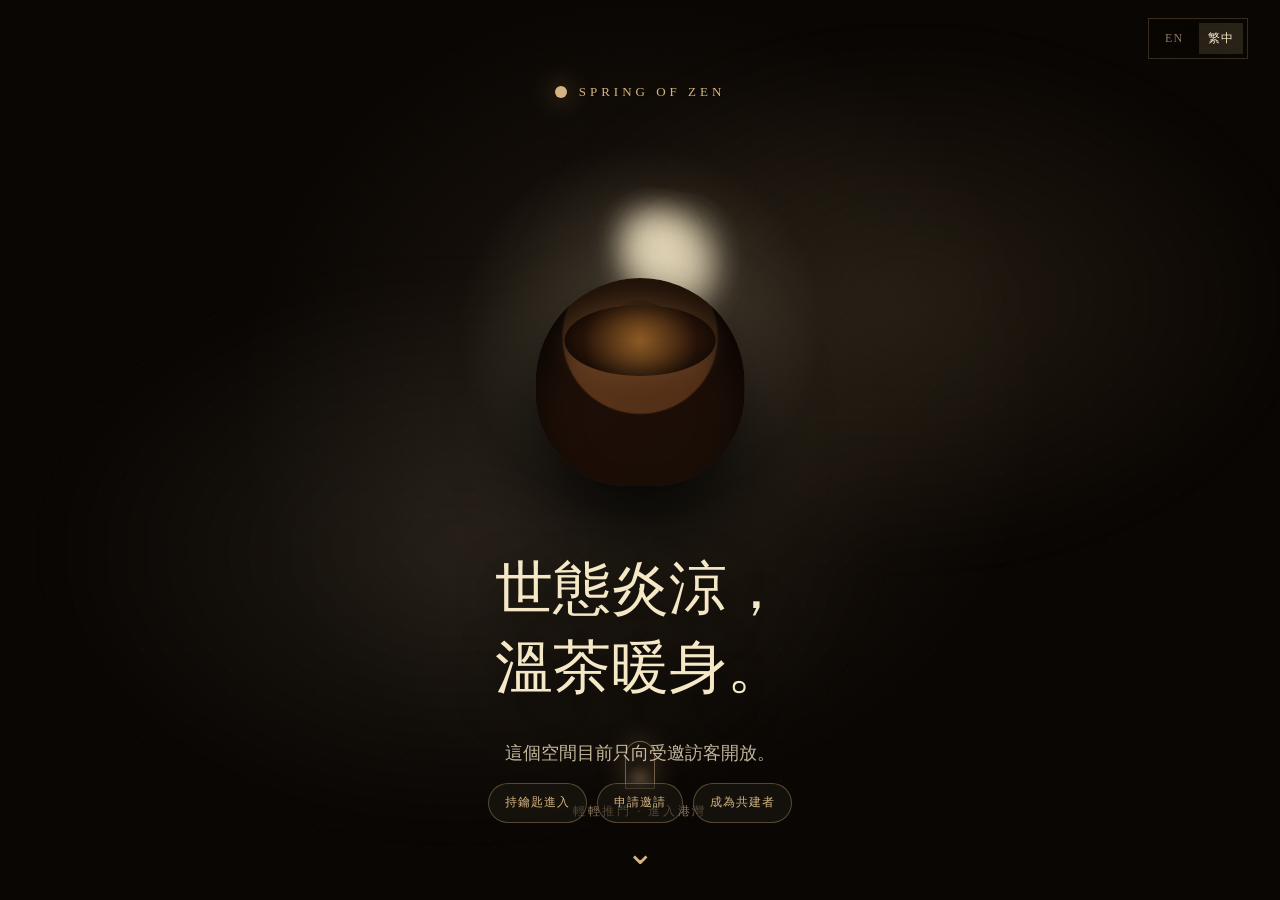
==== commit 678edb20: "Upgrade site to v7.1 third-place flow" ====
--- a/index.html
+++ b/index.html
@@ -204,6 +204,47 @@
       line-height: 1.35;
       text-shadow: 0 10px 40px rgba(0, 0, 0, 0.85);
     }
+    .access-panel {
+      position: relative;
+      z-index: 3;
+      width: min(680px, calc(100% - 34px));
+      margin: clamp(18px, 4vh, 32px) auto 0;
+      display: grid;
+      justify-items: center;
+      gap: 14px;
+      color: rgba(245, 232, 199, 0.78);
+    }
+    .access-panel p {
+      margin: 0;
+      max-width: 520px;
+      font-size: clamp(15px, 1.9vw, 18px);
+      line-height: 1.65;
+    }
+    .access-actions {
+      display: flex;
+      flex-wrap: wrap;
+      justify-content: center;
+      gap: 10px;
+    }
+    .access-actions a {
+      min-height: 40px;
+      display: inline-flex;
+      align-items: center;
+      justify-content: center;
+      padding: 0 16px;
+      border: 1px solid rgba(212, 180, 131, 0.34);
+      border-radius: 999px;
+      background: rgba(31, 26, 20, 0.54);
+      color: var(--gold);
+      text-decoration: none;
+      font-size: 12px;
+      letter-spacing: 0.08em;
+      text-transform: uppercase;
+    }
+    .access-actions a:hover {
+      border-color: var(--gold);
+      color: var(--ink);
+    }
     .enter-gate {
       position: fixed;
       left: 50%;
@@ -471,6 +512,15 @@
 
     <div class="welcome-wrap">
       <p id="welcome-text" class="lamp-text">世態炎涼，<br>溫茶暖身。</p>
+    </div>
+
+    <div class="access-panel" aria-label="Invitation access">
+      <p data-i18n="accessSubtitle">This space is currently open to invited guests.</p>
+      <div class="access-actions">
+        <a href="lamp.html" data-i18n="enterWithKey">Enter With A Key</a>
+        <a href="door.html#request-key" data-i18n="requestInvitation">Request Invitation</a>
+        <a href="door.html#become-builder" data-i18n="becomeBuilder">Become A Builder</a>
+      </div>
     </div>
 
     <button type="button" class="enter-gate" onclick="enterHarbor()">
@@ -548,6 +598,10 @@
           "在這裡，時間可以慢一點。"
         ],
         enterGate: "輕輕推門 · 進入港灣",
+        accessSubtitle: "這個空間目前只向受邀訪客開放。",
+        enterWithKey: "持鑰匙進入",
+        requestInvitation: "申請邀請",
+        becomeBuilder: "成為共建者",
         navLamp: "燈",
         navHarbor: "港灣",
         navTable: "桌子",
@@ -576,6 +630,10 @@
           "Here, time can slow down."
         ],
         enterGate: "Open the door · Enter the harbor",
+        accessSubtitle: "This space is currently open to invited guests.",
+        enterWithKey: "Enter With A Key",
+        requestInvitation: "Request Invitation",
+        becomeBuilder: "Become A Builder",
         navLamp: "Lamp",
         navHarbor: "Harbor",
         navTable: "Table",
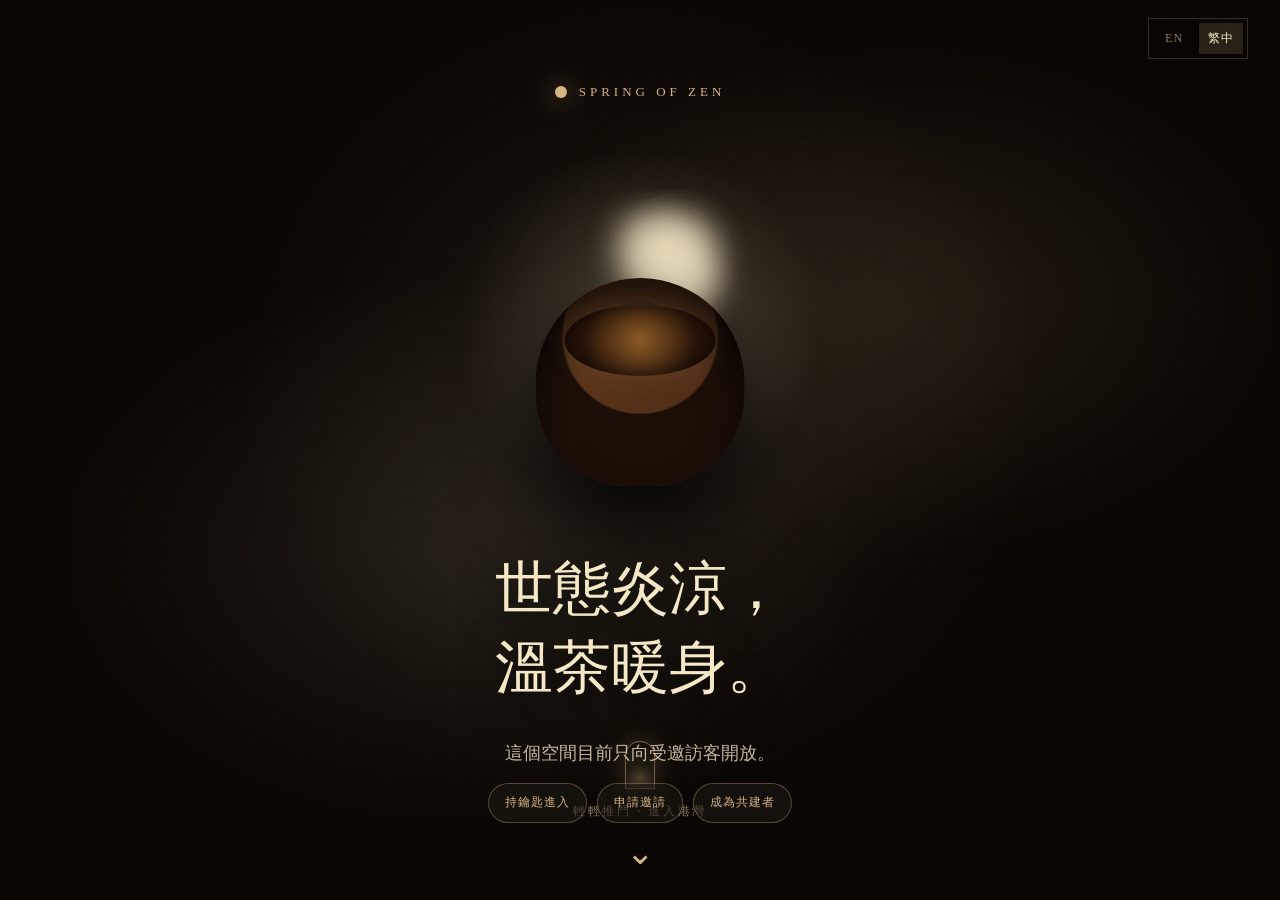
==== commit fe368e78: "Require invitation key for v7 rooms" ====
--- a/index.html
+++ b/index.html
@@ -226,7 +226,8 @@
       justify-content: center;
       gap: 10px;
     }
-    .access-actions a {
+    .access-actions a,
+    .access-actions button {
       min-height: 40px;
       display: inline-flex;
       align-items: center;
@@ -240,10 +241,65 @@
       font-size: 12px;
       letter-spacing: 0.08em;
       text-transform: uppercase;
-    }
-    .access-actions a:hover {
+      cursor: pointer;
+    }
+    .access-actions a:hover,
+    .access-actions button:hover {
       border-color: var(--gold);
       color: var(--ink);
+    }
+    .key-panel {
+      width: min(420px, 100%);
+      display: grid;
+      gap: 10px;
+      justify-items: center;
+      padding-top: 2px;
+    }
+    .key-panel[hidden] {
+      display: none;
+    }
+    .key-form {
+      width: 100%;
+      display: flex;
+      gap: 8px;
+      justify-content: center;
+    }
+    .key-form input {
+      min-width: 0;
+      flex: 1;
+      min-height: 42px;
+      border: 1px solid rgba(212, 180, 131, 0.28);
+      border-radius: 999px;
+      background: rgba(10, 6, 3, 0.62);
+      color: var(--ink);
+      padding: 0 16px;
+      outline: none;
+      font-size: 13px;
+      letter-spacing: 0.08em;
+      text-transform: uppercase;
+    }
+    .key-form input:focus {
+      border-color: rgba(212, 180, 131, 0.72);
+      box-shadow: 0 0 0 3px rgba(212, 180, 131, 0.12);
+    }
+    .key-form button {
+      min-height: 42px;
+      border: 1px solid rgba(212, 180, 131, 0.42);
+      border-radius: 999px;
+      background: rgba(212, 180, 131, 0.14);
+      color: var(--ink);
+      padding: 0 18px;
+      cursor: pointer;
+      font-size: 12px;
+      letter-spacing: 0.08em;
+      text-transform: uppercase;
+    }
+    .key-status {
+      min-height: 18px;
+      margin: 0;
+      color: rgba(245, 232, 199, 0.62);
+      font-size: 12px;
+      line-height: 1.5;
     }
     .enter-gate {
       position: fixed;
@@ -480,6 +536,9 @@
       .section {
         min-height: calc(100svh - 102px);
       }
+      .key-form {
+        flex-direction: column;
+      }
     }
     @media (prefers-reduced-motion: reduce) {
       * {
@@ -517,9 +576,17 @@
     <div class="access-panel" aria-label="Invitation access">
       <p data-i18n="accessSubtitle">This space is currently open to invited guests.</p>
       <div class="access-actions">
-        <a href="lamp.html" data-i18n="enterWithKey">Enter With A Key</a>
+        <button type="button" data-open-key data-i18n="enterWithKey">Enter With A Key</button>
         <a href="door.html#request-key" data-i18n="requestInvitation">Request Invitation</a>
         <a href="door.html#become-builder" data-i18n="becomeBuilder">Become A Builder</a>
+      </div>
+      <div class="key-panel" data-key-panel hidden>
+        <form class="key-form" data-key-form>
+          <label class="hidden" for="gate-key" data-i18n="keyLabel">Invitation key</label>
+          <input id="gate-key" name="key" autocomplete="off" spellcheck="false" data-i18n-placeholder="keyPlaceholder" placeholder="SOZ-QUIET-001">
+          <button type="submit" data-i18n="keySubmit">Enter</button>
+        </form>
+        <p class="key-status" data-key-status aria-live="polite"></p>
       </div>
     </div>
 
@@ -602,6 +669,12 @@
         enterWithKey: "持鑰匙進入",
         requestInvitation: "申請邀請",
         becomeBuilder: "成為共建者",
+        keyLabel: "邀請鑰匙",
+        keyPlaceholder: "輸入邀請鑰匙",
+        keySubmit: "進入",
+        keyInvalid: "這把鑰匙還不能開門。請確認後再試一次。",
+        keyValid: "鑰匙已確認。正在為你開門。",
+        keyLoading: "正在確認鑰匙。",
         navLamp: "燈",
         navHarbor: "港灣",
         navTable: "桌子",
@@ -634,6 +707,12 @@
         enterWithKey: "Enter With A Key",
         requestInvitation: "Request Invitation",
         becomeBuilder: "Become A Builder",
+        keyLabel: "Invitation key",
+        keyPlaceholder: "Enter invitation key",
+        keySubmit: "Enter",
+        keyInvalid: "This key does not open the door yet. Please check it and try again.",
+        keyValid: "Key accepted. Opening the door.",
+        keyLoading: "Checking the key.",
         navLamp: "Lamp",
         navHarbor: "Harbor",
         navTable: "Table",
@@ -677,10 +756,7 @@
     }
 
     function enterHarbor() {
-      document.getElementById("home-art").classList.add("hidden");
-      document.getElementById("main-content").classList.remove("hidden");
-      document.body.style.overflow = "hidden";
-      switchSection(Math.floor(Math.random() * 4));
+      document.querySelector("[data-open-key]")?.click();
     }
 
     function backToArt() {
@@ -785,8 +861,77 @@
       applyLanguage(currentLang);
     }
 
+    async function loadAccessData() {
+      try {
+        const response = await fetch("assets/data/v71.json", { cache: "no-store" });
+        if (response.ok) return response.json();
+      } catch {
+        return null;
+      }
+      return null;
+    }
+
+    function normalizeAccessKey(value) {
+      return String(value || "").trim().toUpperCase();
+    }
+
+    function activeKeysFromData(data) {
+      return new Set((data?.key_system?.sample_keys || [])
+        .filter((entry) => entry.status === "active")
+        .map((entry) => normalizeAccessKey(entry.key)));
+    }
+
+    async function validateAccessKey(value) {
+      const key = normalizeAccessKey(value);
+      if (!key) return false;
+      const data = await loadAccessData();
+      return activeKeysFromData(data).has(key);
+    }
+
+    function rememberAccessKey(key) {
+      localStorage.setItem("spring_of_zen_access", JSON.stringify({
+        key: normalizeAccessKey(key),
+        accepted_at: new Date().toISOString()
+      }));
+    }
+
+    function setupKeyAccess() {
+      const open = document.querySelector("[data-open-key]");
+      const panel = document.querySelector("[data-key-panel]");
+      const form = document.querySelector("[data-key-form]");
+      const input = document.getElementById("gate-key");
+      const status = document.querySelector("[data-key-status]");
+      if (!open || !panel || !form || !input || !status) return;
+
+      const showPanel = () => {
+        panel.hidden = false;
+        status.textContent = "";
+        window.setTimeout(() => input.focus(), 40);
+      };
+
+      open.addEventListener("click", showPanel);
+      if (new URLSearchParams(window.location.search).get("access") === "required") {
+        showPanel();
+        status.textContent = i18n[currentLang].keyInvalid;
+      }
+
+      form.addEventListener("submit", async (event) => {
+        event.preventDefault();
+        const key = input.value;
+        status.textContent = i18n[currentLang].keyLoading;
+        if (await validateAccessKey(key)) {
+          rememberAccessKey(key);
+          status.textContent = i18n[currentLang].keyValid;
+          window.location.href = "lamp.html";
+          return;
+        }
+        status.textContent = i18n[currentLang].keyInvalid;
+      });
+    }
+
     window.addEventListener("load", () => {
       setupLanguageSwitch();
+      setupKeyAccess();
       createSteam();
       setupTable();
       setInterval(() => {
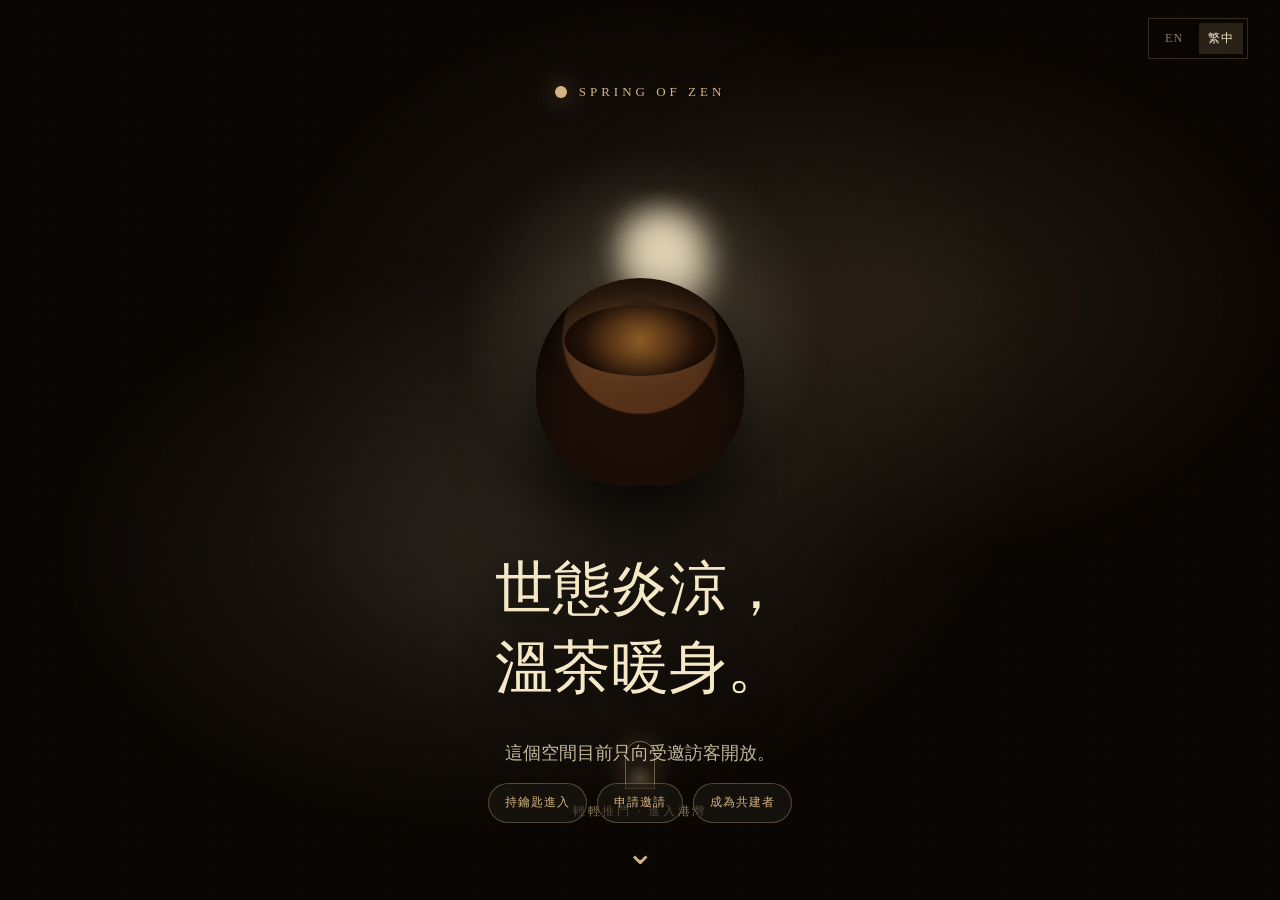
==== commit a1bdf64f: "Add room system page" ====
--- a/index.html
+++ b/index.html
@@ -608,6 +608,7 @@
           <a href="harbor.html" class="nav-link" id="nav-1"><i aria-hidden="true">≈</i><span data-i18n="navHarbor">港灣</span></a>
           <a href="table.html" class="nav-link" id="nav-2"><i aria-hidden="true">▭</i><span data-i18n="navTable">桌子</span></a>
           <a href="window.html" class="nav-link" id="nav-3"><i aria-hidden="true">□</i><span data-i18n="navWindow">窗</span></a>
+          <a href="rooms.html" class="nav-link"><i aria-hidden="true">▦</i><span data-i18n="navRooms">房間</span></a>
         </div>
       </div>
     </nav>
@@ -679,6 +680,7 @@
         navHarbor: "港灣",
         navTable: "桌子",
         navWindow: "窗",
+        navRooms: "房間",
         lampText: "世態炎涼，<br>溫茶暖身。",
         lampSmall: "一盞燈，一直為你亮著。",
         harborText: "水聲很慢，<br>你也可以慢一點。",
@@ -717,6 +719,7 @@
         navHarbor: "Harbor",
         navTable: "Table",
         navWindow: "Window",
+        navRooms: "Rooms",
         lampText: "The world is cold,<br>the tea is warm.",
         lampSmall: "One lamp is still lit for you.",
         harborText: "The water is slow,<br>and you can be slow too.",
